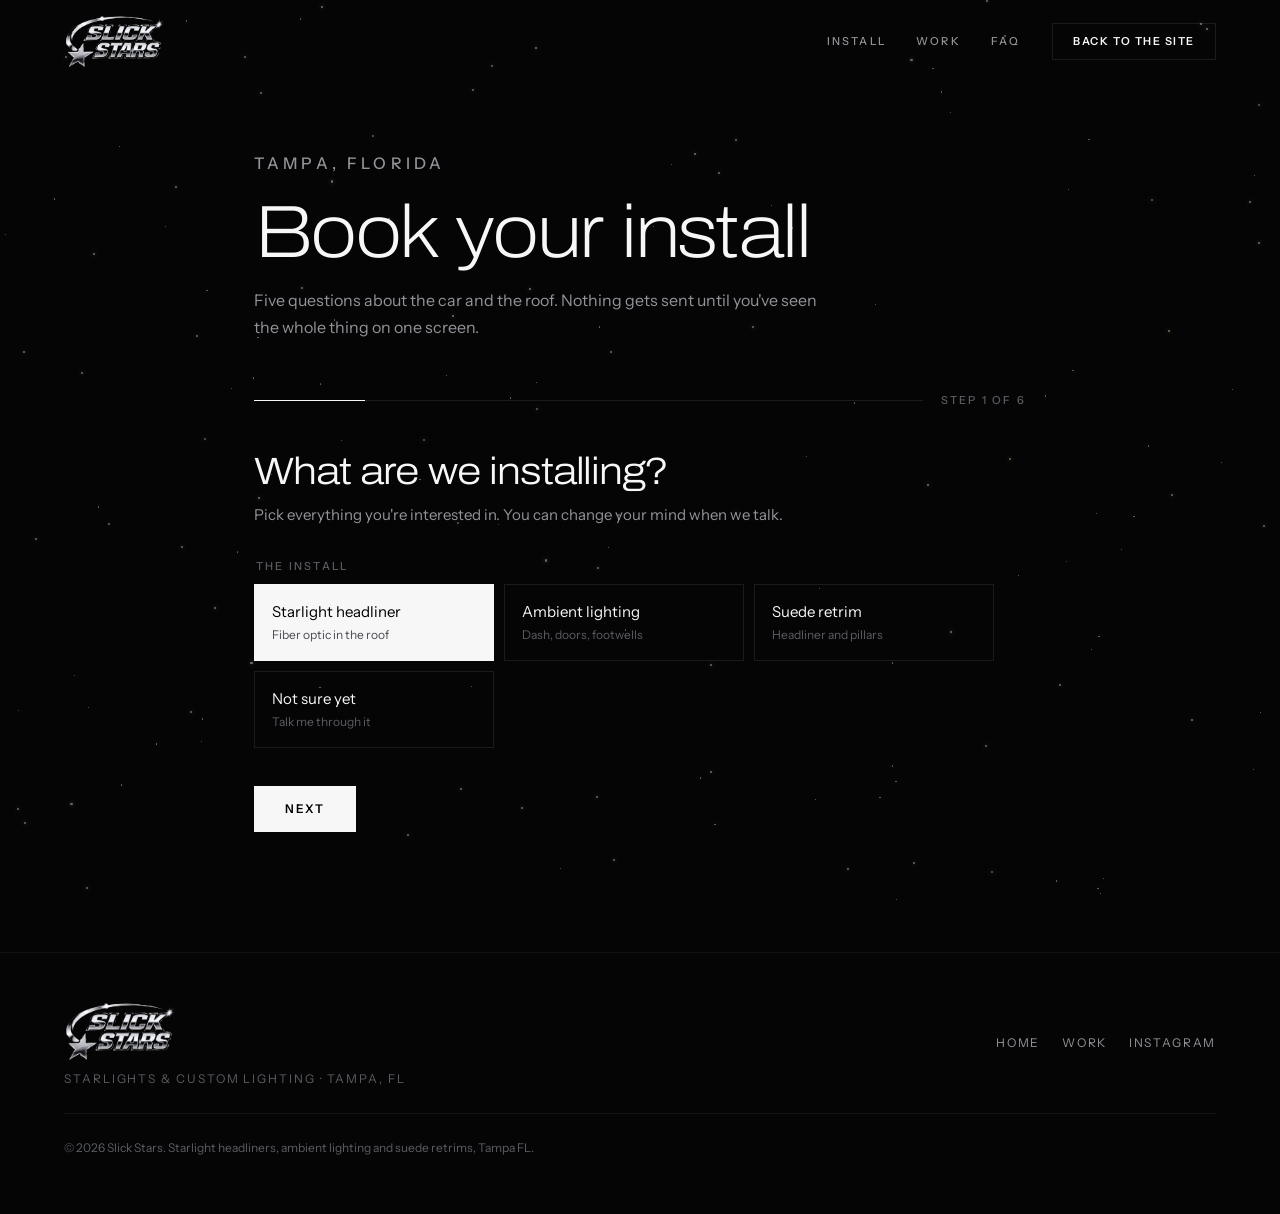
==== book.html @ 1e7f5e3d "Marketing site for Slick Stars, Tampa FL Static site, no build step. Starlight headliners, ambient i" ====
<!doctype html>
<html lang="en">
<head>
<meta charset="utf-8">
<meta name="viewport" content="width=device-width, initial-scale=1">
<title>Book your install — Slick Stars, Tampa FL</title>
<meta name="description" content="Tell Slick Stars what you're driving and what you want lit. Five questions, then a real number back — usually the same day.">
<meta name="theme-color" content="#000000">
<link rel="icon" href="images/favicon.svg" type="image/svg+xml">
<meta name="robots" content="noindex">
<link rel="preconnect" href="https://fonts.googleapis.com">
<link rel="preconnect" href="https://fonts.gstatic.com" crossorigin>
<link rel="stylesheet" href="https://fonts.googleapis.com/css2?family=Archivo:wdth,wght@62..125,100..900&family=Instrument+Sans:wght@400;500;600&display=swap">
<link rel="stylesheet" href="styles.css">
</head>
<body>

<div class="sky sky--page" id="pageSky" aria-hidden="true"></div>

<a class="skip" href="#wiz">Skip to the form</a>

<header class="nav" id="nav" data-stuck="true">
  <a class="brand" href="index.html" aria-label="Slick Stars, home">
    <img src="images/logo.png" alt="Slick Stars" width="144" height="78">
  </a>
  <nav class="nav__links" aria-label="Sections">
    <a href="index.html#install">Install</a>
    <a href="index.html#work">Work</a>
    <a href="index.html#faq">FAQ</a>
  </nav>
  <a class="btn btn--sm btn--ghost" href="index.html">Back to the site</a>
</header>

<main>

<header class="bookhead">
  <p class="eyebrow">Tampa, Florida</p>
  <h1>Book your install</h1>
  <p>Five questions about the car and the roof. Nothing gets sent until you've seen the whole thing on one screen.</p>
</header>

<section class="wiz" id="wiz">

  <div class="wiz__bar">
    <span class="wiz__track"><span class="wiz__fill" id="wizFill"></span></span>
    <span class="wiz__count" id="wizCount">Step 1 of 6</span>
  </div>

  <form id="bookForm" novalidate>

    <!-- 01 ─ what -->
    <section class="step">
      <h2>What are we installing?</h2>
      <p class="step__sub">Pick everything you're interested in. You can change your mind when we talk.</p>

      <fieldset class="field">
        <legend>The install</legend>
        <div class="opts">
          <label class="opt"><input type="checkbox" name="service" value="Starlight headliner" checked><span>Starlight headliner<small>Fiber optic in the roof</small></span></label>
          <label class="opt"><input type="checkbox" name="service" value="Ambient lighting"><span>Ambient lighting<small>Dash, doors, footwells</small></span></label>
          <label class="opt"><input type="checkbox" name="service" value="Suede retrim"><span>Suede retrim<small>Headliner and pillars</small></span></label>
          <label class="opt"><input type="checkbox" name="service" value="Not sure yet"><span>Not sure yet<small>Talk me through it</small></span></label>
        </div>
      </fieldset>
    </section>

    <!-- 02 ─ the car -->
    <section class="step">
      <h2>The car</h2>
      <p class="step__sub">The roof decides most of the job, so this is the part that matters.</p>

      <div class="field">
        <label for="year">Year, make and model</label>
        <div class="grid2">
          <input type="text" id="year" inputmode="numeric" placeholder="2023" autocomplete="off">
          <input type="text" id="make" placeholder="Tesla" autocomplete="off">
          <input type="text" id="model" placeholder="Model Y" autocomplete="off">
        </div>
      </div>

      <fieldset class="field">
        <legend>What's above your head</legend>
        <div class="opts">
          <label class="opt"><input type="radio" name="roof" value="Solid roof" checked><span>Solid roof</span></label>
          <label class="opt"><input type="radio" name="roof" value="Sunroof"><span>Sunroof</span></label>
          <label class="opt"><input type="radio" name="roof" value="Panoramic or glass"><span>Panoramic / glass</span></label>
        </div>
      </fieldset>

      <fieldset class="field">
        <legend>Headliner color right now</legend>
        <div class="opts">
          <label class="opt"><input type="radio" name="liner" value="Black" checked><span>Black</span></label>
          <label class="opt"><input type="radio" name="liner" value="Gray or beige"><span>Gray or beige</span></label>
          <label class="opt"><input type="radio" name="liner" value="Already suede"><span>Already suede</span></label>
        </div>
        <p class="hint">Light headliners wash the stars out. If yours is gray, ask us about the suede retrim.</p>
      </fieldset>
    </section>

    <!-- 03 ─ the ceiling -->
    <section class="step">
      <h2>The ceiling</h2>
      <p class="step__sub">Roughly how busy you want it. We'll give you the real point count once we've seen the roof.</p>

      <fieldset class="field">
        <legend>How full</legend>
        <div class="opts">
          <label class="opt"><input type="radio" name="density" value="Light scatter"><span>Light scatter<small>Subtle, factory-looking</small></span></label>
          <label class="opt"><input type="radio" name="density" value="Full ceiling" checked><span>Full ceiling<small>What most people want</small></span></label>
          <label class="opt"><input type="radio" name="density" value="Packed"><span>Packed<small>As many as the roof takes</small></span></label>
        </div>
      </fieldset>

      <fieldset class="field">
        <legend>Color</legend>
        <div class="opts">
          <label class="opt"><input type="radio" name="color" value="White only"><span>White only</span></label>
          <label class="opt"><input type="radio" name="color" value="Color change" checked><span>Color change</span></label>
          <label class="opt"><input type="radio" name="color" value="Match my ambient"><span>Match my ambient</span></label>
        </div>
      </fieldset>

      <fieldset class="field">
        <legend>Extras</legend>
        <div class="opts">
          <label class="opt"><input type="checkbox" name="extra" value="Shooting stars"><span>Shooting stars</span></label>
          <label class="opt"><input type="checkbox" name="extra" value="Twinkle"><span>Twinkle</span></label>
          <label class="opt"><input type="checkbox" name="extra" value="Rear row too"><span>Rear row too</span></label>
          <label class="opt"><input type="checkbox" name="extra" value="Visors and pillars"><span>Visors &amp; pillars</span></label>
        </div>
      </fieldset>
    </section>

    <!-- 04 ─ timing -->
    <section class="step">
      <h2>When can we have it?</h2>
      <p class="step__sub">Most headliners are a day. Add ambient or a retrim and it's usually two.</p>

      <div class="field" style="max-width:280px">
        <label for="date">Earliest you can drop it</label>
        <input type="date" id="date">
      </div>

      <fieldset class="field">
        <legend>How tight is that</legend>
        <div class="opts">
          <label class="opt"><input type="radio" name="flex" value="That week is fine" checked><span>That week is fine</span></label>
          <label class="opt"><input type="radio" name="flex" value="Totally flexible"><span>Totally flexible</span></label>
          <label class="opt"><input type="radio" name="flex" value="Has to be that day"><span>Has to be that day</span></label>
        </div>
      </fieldset>
    </section>

    <!-- 05 ─ you -->
    <section class="step">
      <h2>How do we reach you?</h2>
      <p class="step__sub">A number or an Instagram handle — whichever you actually check.</p>

      <div class="field" style="max-width:420px">
        <label for="name">Your name</label>
        <input type="text" id="name" autocomplete="name" placeholder="First name is fine">
      </div>

      <div class="field">
        <div class="grid2">
          <div>
            <label for="phone">Phone</label>
            <input type="tel" id="phone" autocomplete="tel" placeholder="(813) 555-0142">
          </div>
          <div>
            <label for="ig">Instagram</label>
            <input type="text" id="ig" placeholder="@yourhandle" autocomplete="off">
          </div>
          <div>
            <label for="email">Email <span style="text-transform:none;letter-spacing:0">(optional)</span></label>
            <input type="email" id="email" autocomplete="email" placeholder="you@email.com">
          </div>
        </div>
      </div>

      <fieldset class="field">
        <legend>How did you find us</legend>
        <div class="opts">
          <label class="opt"><input type="radio" name="found" value="Instagram" checked><span>Instagram</span></label>
          <label class="opt"><input type="radio" name="found" value="Google"><span>Google</span></label>
          <label class="opt"><input type="radio" name="found" value="Word of mouth"><span>Word of mouth</span></label>
          <label class="opt"><input type="radio" name="found" value="Saw a car"><span>Saw a car</span></label>
        </div>
      </fieldset>

      <div class="field">
        <label for="notes">Anything else</label>
        <textarea id="notes" placeholder="A color you're chasing, a car you saw on the page, a deadline — anything."></textarea>
      </div>

      <div class="hp" aria-hidden="true">
        <label for="website">Leave this empty</label>
        <input type="text" id="website" tabindex="-1" autocomplete="off">
      </div>
    </section>

    <!-- 06 ─ review -->
    <section class="step">
      <h2>Check it over</h2>
      <p class="step__sub">This is exactly what gets sent. Fix anything that's off before it goes.</p>
      <dl class="review" id="reviewOut"></dl>
    </section>

    <div class="wiz__nav">
      <button class="btn btn--ghost" type="button" id="wizBack" hidden>Back</button>
      <button class="btn" type="button" id="wizNext">Next</button>
      <button class="btn" type="submit" id="wizSend" hidden>Send it</button>
      <p class="status" id="status" role="status" aria-live="polite"></p>
    </div>

  </form>

  <section class="done" id="done" hidden>
    <div class="sky" id="doneSky" aria-hidden="true"></div>
    <div class="done__in">
      <h2>That's with us</h2>
      <p>We'll come back with a real number and a day that works. If the DM didn't open, we're at <a href="https://www.instagram.com/slickstars_/" target="_blank" rel="noopener">@slickstars_</a>.</p>
      <a class="btn btn--ghost" href="index.html">Back to the work</a>
    </div>
  </section>

</section>

</main>

<footer class="foot">
  <div class="foot__brand">
    <img src="images/logo.png" alt="Slick Stars" width="144" height="78" loading="lazy">
    <span>Starlights &amp; custom lighting &middot; Tampa, FL</span>
  </div>
  <nav class="foot__links" aria-label="Footer">
    <a href="index.html">Home</a>
    <a href="index.html#work">Work</a>
    <a href="https://www.instagram.com/slickstars_/" target="_blank" rel="noopener">Instagram</a>
  </nav>
  <p class="foot__fine">&copy; <span id="yr">2026</span> Slick Stars. Starlight headliners, ambient lighting and suede retrims, Tampa FL.</p>
</footer>

<script src="app.js"></script>
</body>
</html>
---- styles.css ----
/* Slick Stars — black, chrome and white. The cars bring the color; nothing else does. */

/* ── tokens ──────────────────────────────────────────────── */
:root{
  --bg:#050505;
  --panel:#0B0B0C;
  --line:rgba(255,255,255,.09);
  --line-soft:rgba(255,255,255,.055);

  --ink:#F7F7F8;
  --mute:#93949A;
  --dim:#5B5D64;

  --star:#E4ECFF;
  --glow:rgba(190,214,255,.45);

  --display:"Archivo",ui-sans-serif,system-ui,sans-serif;
  --body:"Instrument Sans",ui-sans-serif,system-ui,sans-serif;
  --wide-face:116%;                 /* Archivo's wdth axis — expanded reads calmer at size */

  --gut:clamp(20px,5vw,80px);
  --wide:1280px;
  --read:660px;

  --ease:cubic-bezier(.22,.68,.28,1);
}

*,*::before,*::after{box-sizing:border-box}
html{-webkit-text-size-adjust:100%;scroll-behavior:smooth}
@media (prefers-reduced-motion:reduce){html{scroll-behavior:auto}}

body{
  margin:0;
  background:var(--bg);
  color:var(--ink);
  font:400 16px/1.7 var(--body);
  -webkit-font-smoothing:antialiased;
  overflow-x:hidden;
}

img,video{display:block;max-width:100%;height:auto}
[hidden]{display:none !important}
a{color:inherit}

::selection{background:var(--ink);color:#000}
:focus-visible{outline:1.5px solid var(--ink);outline-offset:3px;border-radius:1px}

.skip{
  position:fixed;left:12px;top:-100px;z-index:99;
  background:var(--ink);color:#000;padding:10px 16px;
  font:600 13px var(--body);transition:top .18s var(--ease);
}
.skip:focus{top:12px}

/* ── shared ──────────────────────────────────────────────── */
.eyebrow{
  font:500 11px/1 var(--body);letter-spacing:.26em;text-transform:uppercase;
  color:var(--dim);margin:0;
}

/* ── buttons ─────────────────────────────────────────────── */
.btn{
  display:inline-flex;align-items:center;justify-content:center;gap:10px;
  padding:16px 30px;
  background:var(--ink);color:#000;
  font:600 12px/1 var(--body);letter-spacing:.14em;text-transform:uppercase;
  text-decoration:none;border:1px solid var(--ink);
  cursor:pointer;
  transition:background-color .25s var(--ease),color .25s var(--ease),transform .25s var(--ease);
}
.btn:hover{background:transparent;color:var(--ink);transform:translateY(-1px)}
.btn:active{transform:translateY(0)}
.btn--ghost{background:transparent;color:var(--ink);border-color:var(--line)}
.btn--ghost:hover{background:var(--ink);color:#000;border-color:var(--ink)}
.btn--sm{padding:12px 20px;font-size:11px}

.tlink{
  display:inline-block;position:relative;
  font:500 12px/1 var(--body);letter-spacing:.14em;text-transform:uppercase;
  color:var(--mute);text-decoration:none;padding-bottom:5px;
  transition:color .22s var(--ease);
}
.tlink::after{
  content:"";position:absolute;left:0;right:0;bottom:0;height:1px;background:currentColor;
  transform:scaleX(0);transform-origin:left;transition:transform .3s var(--ease);
}
.tlink:hover{color:var(--ink)}
.tlink:hover::after{transform:scaleX(1)}

/* ── star field ──────────────────────────────────────────── */
.sky{position:absolute;inset:0;overflow:hidden;pointer-events:none;z-index:0}
/* fixed, so it sits behind the whole page like a sky you're driving under
   rather than a texture that scrolls past */
.sky--page{position:fixed}
.sky i{
  position:absolute;display:block;
  width:var(--s,2px);height:var(--s,2px);border-radius:50%;
  background:var(--c,#E4ECFF);
  box-shadow:0 0 5px 0 var(--c,#E4ECFF);
  opacity:.42;
  animation:twinkle var(--t,4.6s) var(--d,0s) infinite ease-in-out;
}
@keyframes twinkle{0%,100%{opacity:.06;transform:scale(.6)}50%{opacity:var(--o,.62);transform:scale(1)}}
@media (prefers-reduced-motion:reduce){.sky i{animation:none;opacity:.34}}

/* ── nav ─────────────────────────────────────────────────── */
.nav{
  position:fixed;inset:0 0 auto;z-index:50;
  display:flex;align-items:center;gap:32px;
  padding:14px var(--gut);
  border-bottom:1px solid transparent;
  transition:background-color .35s var(--ease),border-color .35s var(--ease),backdrop-filter .35s var(--ease);
}
.nav[data-stuck="true"]{
  background:rgba(5,5,5,.8);
  backdrop-filter:blur(16px) saturate(130%);
  border-bottom-color:var(--line-soft);
}
.brand{display:flex;align-items:center;text-decoration:none;margin-right:auto}
.brand img{height:54px;width:auto;display:block}
@media (max-width:520px){.brand img{height:42px}}

.nav__links{display:flex;gap:30px}
.nav__links a{
  font:500 11px/1 var(--body);letter-spacing:.2em;text-transform:uppercase;
  color:var(--mute);text-decoration:none;padding:6px 0;position:relative;
  transition:color .22s var(--ease);
}
.nav__links a::after{
  content:"";position:absolute;left:0;right:0;bottom:0;height:1px;background:var(--ink);
  transform:scaleX(0);transform-origin:left;transition:transform .28s var(--ease);
}
.nav__links a:hover{color:var(--ink)}
.nav__links a:hover::after{transform:scaleX(1)}
@media (max-width:880px){.nav__links{display:none}}

/* ── hero ────────────────────────────────────────────────── */
.hero{
  position:relative;z-index:1;min-height:100svh;
  display:flex;align-items:flex-end;
  padding:136px var(--gut) clamp(56px,9vh,104px);
  overflow:hidden;
}
.hero__video{
  position:absolute;inset:0;width:100%;height:100%;
  object-fit:cover;object-position:50% 50%;z-index:0;
}
.hero__scrim{
  position:absolute;inset:0;z-index:1;
  background:
    linear-gradient(to top,rgba(5,5,5,.96) 0%,rgba(5,5,5,.78) 26%,rgba(5,5,5,.24) 62%,rgba(5,5,5,.55) 100%),
    linear-gradient(to right,rgba(5,5,5,.72) 0%,rgba(5,5,5,.26) 46%,transparent 76%);
}
.hero__inner{position:relative;z-index:2;width:100%;max-width:var(--wide);margin-inline:auto}

.hero__top{
  position:absolute;z-index:2;
  top:calc(76px + clamp(20px,4vh,44px));left:0;right:0;
  padding-inline:var(--gut);pointer-events:none;
}
.hero__top div{max-width:var(--wide);margin-inline:auto}
.hero__top .eyebrow{margin-bottom:12px}
.hero__top hr{width:52px;height:1px;border:0;margin:0;background:rgba(255,255,255,.26)}
@media (max-width:640px){.hero__top{display:none}}

.hero__mark{
  margin:0 0 26px;max-width:14ch;
  font:200 clamp(46px,8.4vw,116px)/.98 var(--display);
  font-stretch:var(--wide-face);
  letter-spacing:-.035em;
}

.hero__row{display:flex;flex-wrap:wrap;align-items:flex-end;gap:clamp(24px,5vw,72px)}
.hero__copy{flex:1 1 400px;max-width:var(--read)}
.hero__copy .eyebrow{margin-bottom:14px}
.hero__sub{
  margin:0;font-size:clamp(15px,1.5vw,18px);line-height:1.65;color:#C2C4C9;max-width:48ch;
}
.hero__cta{display:flex;flex-wrap:wrap;gap:18px;align-items:center;flex:0 0 auto}
@media (max-width:640px){
  .hero__cta{width:100%;flex-direction:column;align-items:flex-start;gap:20px}
  .hero__cta .btn{width:100%}
}

/* ── meta bar ────────────────────────────────────────────── */
.meta{position:relative;z-index:1;display:grid;grid-template-columns:repeat(3,1fr);border-bottom:1px solid var(--line-soft)}
.meta__cell{padding:26px var(--gut);border-left:1px solid var(--line-soft)}
.meta__cell:first-child{border-left:0}
.meta__cell b{display:block;font:500 14px/1.4 var(--body);letter-spacing:.01em}
.meta__cell span{display:block;margin-top:4px;font:400 13px/1.5 var(--body);color:var(--dim)}
.meta__cell a{text-decoration:none}
.meta__cell a:hover b{text-decoration:underline;text-underline-offset:3px}
@media (max-width:760px){
  .meta{grid-template-columns:1fr}
  .meta__cell{border-left:0;border-top:1px solid var(--line-soft);padding:18px var(--gut)}
  .meta__cell:first-child{border-top:0}
}

/* ── section shell ───────────────────────────────────────── */
.sec{position:relative;z-index:1;padding:clamp(80px,12vh,160px) var(--gut);scroll-margin-top:78px}
.sec + .sec{border-top:1px solid var(--line-soft)}
.sec__inner{max-width:var(--wide);margin-inline:auto;position:relative;z-index:1}

.head{text-align:center;max-width:840px;margin:0 auto clamp(44px,7vh,88px)}
.head__n{
  display:block;margin-bottom:18px;
  font:500 11px/1 var(--body);letter-spacing:.3em;text-transform:uppercase;color:var(--dim);
}
.head h2{
  margin:0;
  font:200 clamp(32px,4.6vw,60px)/1.06 var(--display);
  font-stretch:var(--wide-face);
  letter-spacing:-.032em;
}
.head p{margin:18px auto 0;max-width:50ch;color:var(--mute);font-size:15px;line-height:1.7}

[data-reveal]{opacity:0;transform:translateY(20px);transition:opacity .8s var(--ease),transform .8s var(--ease)}
[data-reveal].is-in{opacity:1;transform:none}
@media (prefers-reduced-motion:reduce){[data-reveal]{opacity:1;transform:none;transition:none}}

/* ── services: three portrait cards ──────────────────────── */
.cards{display:grid;grid-template-columns:repeat(3,1fr);gap:clamp(16px,2.6vw,40px)}
@media (max-width:860px){.cards{grid-template-columns:1fr;gap:52px;max-width:460px;margin-inline:auto}}

.card__media{
  position:relative;overflow:hidden;
  aspect-ratio:3/4;background:var(--panel);border:1px solid var(--line-soft);
}
.card__media img{
  width:100%;height:100%;object-fit:cover;
  filter:saturate(.92);
  transition:transform 1s var(--ease),filter .6s var(--ease);
}
.card:hover .card__media img{transform:scale(1.035);filter:saturate(1)}
.card__media::after{
  content:"";position:absolute;inset:0;pointer-events:none;
  background:linear-gradient(to bottom,rgba(0,0,0,.34),rgba(0,0,0,.06) 42%,rgba(0,0,0,.42));
}
.card__media--ph{display:grid;place-items:center;background:var(--panel)}
.card__media--ph::before{
  content:"";position:absolute;inset:12px;
  border:1px dashed rgba(255,255,255,.13);
}
.card__media--ph::after{display:none}          /* no vignette over a flat panel */
.ph{
  position:relative;z-index:1;
  font:500 11px/1 var(--body);letter-spacing:.32em;text-transform:uppercase;color:var(--dim);
}

.card__i{
  position:absolute;top:14px;left:14px;z-index:2;
  font:500 11px/1 var(--body);letter-spacing:.24em;color:rgba(255,255,255,.72);
  text-shadow:0 1px 8px rgba(0,0,0,.9);
}
.card h3{
  margin:22px 0 10px;
  font:300 clamp(20px,2.2vw,26px)/1.2 var(--display);
  font-stretch:var(--wide-face);
  letter-spacing:-.025em;
}
.card p{margin:0 0 16px;color:var(--mute);font-size:15px;line-height:1.72}
.card p:last-of-type{margin-bottom:18px}

.spec{list-style:none;margin:0;padding:0;border-top:1px solid var(--line-soft)}
.spec li{
  padding:9px 0;border-bottom:1px solid var(--line-soft);
  font:400 12px/1.4 var(--body);letter-spacing:.06em;text-transform:uppercase;color:var(--dim);
}

/* ── process: an editorial list, not boxes ───────────────── */
.flow{list-style:none;margin:0;padding:0;border-top:1px solid var(--line-soft)}
.flow li{
  display:grid;grid-template-columns:96px minmax(0,1fr) minmax(0,1.35fr);
  gap:clamp(16px,3vw,48px);
  padding:clamp(26px,3.4vw,42px) 0;
  border-bottom:1px solid var(--line-soft);
  align-items:start;
  transition:background-color .35s var(--ease);
}
.flow li:hover{background:rgba(255,255,255,.018)}
.flow__n{
  font:200 clamp(30px,3.6vw,46px)/1 var(--display);
  font-stretch:var(--wide-face);
  letter-spacing:-.03em;color:var(--dim);
  transition:color .35s var(--ease);
}
.flow li:hover .flow__n{color:var(--ink)}
.flow h3{
  margin:0;
  font:400 clamp(17px,1.9vw,21px)/1.32 var(--display);
  font-stretch:var(--wide-face);
  letter-spacing:-.02em;
}
.flow p{margin:0;color:var(--mute);font-size:15px;line-height:1.74}
@media (max-width:820px){
  .flow li{grid-template-columns:60px 1fr;gap:14px 20px}
  .flow p{grid-column:2}
}

/* ── work: a grid of builds over a star field ────────────── */
.work{
  display:grid;grid-template-columns:repeat(4,1fr);
  gap:clamp(10px,1.2vw,16px);
}
@media (max-width:1080px){.work{grid-template-columns:repeat(3,1fr)}}
@media (max-width:680px){.work{grid-template-columns:repeat(2,1fr)}}

.tile{
  position:relative;margin:0;aspect-ratio:9/16;
  border:1px solid var(--line-soft);overflow:hidden;
  background:var(--panel);cursor:pointer;
  transition:border-color .35s var(--ease),transform .4s var(--ease);
}
.tile:hover,.tile:focus-within{border-color:rgba(255,255,255,.26);transform:translateY(-3px)}
.tile video,.tile img{position:absolute;inset:0;width:100%;height:100%;object-fit:cover}
.tile video{opacity:0;transition:opacity .4s var(--ease)}
.tile[data-playing="true"] video{opacity:1}
.tile img{filter:saturate(.94);transition:transform .9s var(--ease)}
.tile:hover img{transform:scale(1.04)}

.tile__btn{
  position:absolute;inset:0;z-index:3;
  border:0;background:transparent;padding:0;cursor:pointer;
  font-size:0;color:transparent;
}
.tile__cap{
  position:absolute;inset:auto 0 0 0;z-index:2;
  padding:44px 14px 14px;
  background:linear-gradient(to top,rgba(0,0,0,.94),rgba(0,0,0,.5) 48%,transparent);
  pointer-events:none;
}
.tile__cap b{display:block;font:500 13px/1.3 var(--body);letter-spacing:-.005em}
.tile__cap span{
  display:block;margin-top:3px;
  font:400 10px/1.45 var(--body);letter-spacing:.16em;text-transform:uppercase;color:#9EA0A6;
}
/* the chip only means anything where there's a pointer to hover with */
.tile__chip{
  position:absolute;top:11px;right:11px;z-index:2;
  padding:6px 12px;
  background:var(--ink);color:#000;
  font:600 10px/1 var(--body);letter-spacing:.14em;text-transform:uppercase;
  pointer-events:none;
  opacity:0;translate:0 -6px;
  transition:opacity .25s var(--ease),translate .25s var(--ease);
}
@media (hover:hover) and (pointer:fine){
  .tile:hover .tile__chip{opacity:1;translate:0}
}
.tile:focus-within .tile__chip{opacity:1;translate:0}

.note{margin:30px 0 0;text-align:center;font-size:14px;color:var(--dim)}
.note a{color:var(--mute);text-underline-offset:3px}
.note a:hover{color:var(--ink)}

/* ── lightbox ────────────────────────────────────────────── */
.lb{border:0;padding:0;background:transparent;max-width:100vw;max-height:100vh;width:100%;height:100%;color:var(--ink)}
.lb::backdrop{background:rgba(3,3,3,.95);backdrop-filter:blur(10px)}
.lb__in{height:100%;display:grid;place-items:center;padding:60px 16px 26px}
.lb__in video{max-height:100%;max-width:min(100%,440px);width:auto;border:1px solid var(--line);background:#000}
.lb__close{
  position:absolute;top:16px;right:16px;width:42px;height:42px;
  background:transparent;border:1px solid var(--line);color:var(--ink);
  font-size:18px;line-height:1;cursor:pointer;
  transition:background-color .22s var(--ease),color .22s var(--ease),transform .3s var(--ease);
}
.lb__close:hover{background:var(--ink);color:#000;transform:rotate(90deg)}
.lb__cap{
  position:absolute;left:0;right:0;bottom:16px;text-align:center;margin:0;
  font:400 11px/1.5 var(--body);letter-spacing:.16em;text-transform:uppercase;color:var(--mute);
}

/* ── faq ─────────────────────────────────────────────────── */
.faqwrap{
  display:grid;grid-template-columns:minmax(0,.82fr) minmax(0,1.5fr);
  gap:clamp(28px,6vw,96px);align-items:start;
}
.faqwrap .head{text-align:left;max-width:none;margin:0;position:sticky;top:132px}
.faqwrap .head p{margin-inline:0}
@media (max-width:900px){
  .faqwrap{grid-template-columns:1fr;gap:8px}
  .faqwrap .head{position:static;text-align:center;margin-bottom:clamp(32px,5vh,56px)}
  .faqwrap .head p{margin-inline:auto}
}

.faq{border-top:1px solid var(--line-soft)}
.faq details{border-bottom:1px solid var(--line-soft)}
.faq summary{
  list-style:none;cursor:pointer;position:relative;
  padding:24px 48px 24px 0;
  font:400 clamp(16px,1.8vw,19px)/1.45 var(--display);
  font-stretch:var(--wide-face);
  letter-spacing:-.02em;
  transition:color .22s var(--ease);
}
.faq summary::-webkit-details-marker{display:none}
.faq summary:hover{color:#fff}
.faq summary::before,.faq summary::after{
  content:"";position:absolute;right:6px;top:50%;
  width:13px;height:1px;background:var(--mute);
  transition:transform .3s var(--ease),background-color .22s var(--ease);
}
.faq summary::after{transform:rotate(90deg)}
.faq details[open] summary::before,.faq details[open] summary::after{background:var(--ink)}
.faq details[open] summary::after{transform:rotate(0)}
.faq p{margin:0;padding:0 48px 26px 0;color:var(--mute);font-size:15px;line-height:1.78;max-width:62ch}

/* ── closer ──────────────────────────────────────────────── */
.closer{
  position:relative;z-index:1;text-align:center;
  padding:clamp(100px,17vh,200px) var(--gut);
  border-top:1px solid var(--line-soft);
}
.closer__in{position:relative;z-index:1;max-width:760px;margin-inline:auto}
.closer h2{
  margin:0 0 20px;
  font:200 clamp(36px,6.2vw,80px)/1.02 var(--display);
  font-stretch:var(--wide-face);
  letter-spacing:-.035em;
}
.closer p{margin:0 auto 34px;max-width:44ch;color:var(--mute);font-size:16px;line-height:1.7}

/* ── footer ──────────────────────────────────────────────── */
.foot{
  position:relative;z-index:1;
  padding:48px var(--gut) 56px;
  border-top:1px solid var(--line-soft);
  max-width:var(--wide);margin-inline:auto;
  display:grid;gap:28px;grid-template-columns:1fr auto;align-items:center;
}
.foot__brand{display:flex;flex-direction:column;align-items:flex-start;gap:12px}
.foot__brand img{height:60px;width:auto}
.foot__brand span{font:400 12px/1 var(--body);letter-spacing:.16em;text-transform:uppercase;color:var(--dim)}
.foot__links{display:flex;flex-wrap:wrap;gap:22px;justify-content:flex-end}
.foot__links a{
  font:400 12px/1 var(--body);letter-spacing:.14em;text-transform:uppercase;
  color:var(--mute);text-decoration:none;transition:color .22s var(--ease);
}
.foot__links a:hover{color:var(--ink)}
.foot__fine{
  grid-column:1/-1;margin:0;padding-top:24px;
  border-top:1px solid var(--line-soft);font-size:12px;color:var(--dim);
}
@media (max-width:720px){
  .foot{grid-template-columns:1fr;align-items:start}
  .foot__links{justify-content:flex-start}
}

/* ══ booking page ═════════════════════════════════════════ */
.bookhead{position:relative;z-index:1;padding:150px var(--gut) 0;max-width:900px;margin-inline:auto}
.bookhead h1{
  margin:18px 0 16px;
  font:200 clamp(38px,6.2vw,74px)/1.02 var(--display);
  font-stretch:var(--wide-face);
  letter-spacing:-.035em;
}
.bookhead p{margin:0;max-width:52ch;color:var(--mute);font-size:16px;line-height:1.7}

.wiz{position:relative;z-index:1;padding:clamp(38px,6vh,68px) var(--gut) 120px;max-width:900px;margin-inline:auto}
.wiz__bar{display:flex;align-items:center;gap:18px;margin-bottom:clamp(32px,5vh,52px)}
.wiz__track{flex:1;height:1px;background:var(--line);overflow:hidden}
.wiz__fill{display:block;height:100%;width:16%;background:var(--ink);transition:width .5s var(--ease)}
.wiz__count{flex:0 0 auto;font:500 11px/1 var(--body);letter-spacing:.2em;text-transform:uppercase;color:var(--dim)}

.step{display:none}
.is-quiz .step.is-on{display:block;animation:stepin .5s var(--ease) both}
@keyframes stepin{from{opacity:0;transform:translateY(12px)}to{opacity:1;transform:none}}
@media (prefers-reduced-motion:reduce){.is-quiz .step.is-on{animation:none}}
form:not(.is-quiz) .step{display:block;margin-bottom:48px}

.step > h2{
  margin:0 0 8px;outline:none;
  font:300 clamp(25px,3.4vw,38px)/1.12 var(--display);
  font-stretch:var(--wide-face);
  letter-spacing:-.03em;
}
.step__sub{margin:0 0 34px;color:var(--mute);font-size:15px;max-width:56ch}

.field{margin-bottom:30px;max-width:740px}
.field > legend,.field > label{
  display:block;margin-bottom:12px;
  font:500 11px/1 var(--body);letter-spacing:.2em;text-transform:uppercase;color:var(--dim);
}
fieldset.field{border:0;padding:0;margin-inline:0}

input[type=text],input[type=tel],input[type=email],input[type=date],textarea{
  width:100%;background:transparent;
  border:0;border-bottom:1px solid var(--line);
  color:var(--ink);font:400 16px/1.5 var(--body);padding:11px 2px;
  transition:border-color .22s var(--ease);
}
input::placeholder,textarea::placeholder{color:#4A4C52}
input:hover,textarea:hover{border-bottom-color:rgba(255,255,255,.24)}
input:focus,textarea:focus{outline:none;border-bottom-color:var(--ink)}
textarea{resize:vertical;min-height:96px;border:1px solid var(--line);padding:13px 14px}

.grid2{display:grid;grid-template-columns:repeat(3,1fr);gap:20px}
@media (max-width:640px){.grid2{grid-template-columns:1fr}}

.opts{display:grid;grid-template-columns:repeat(auto-fit,minmax(184px,1fr));gap:10px}
.opt{position:relative;display:block;cursor:pointer}
.opt input{position:absolute;opacity:0;width:0;height:0}
.opt span{
  display:block;padding:16px 17px;border:1px solid var(--line);background:transparent;
  font:400 15px/1.4 var(--body);
  transition:border-color .22s var(--ease),background-color .22s var(--ease),color .22s var(--ease);
}
.opt small{display:block;margin-top:5px;color:var(--dim);font-size:12px;letter-spacing:0}
.opt:hover span{border-color:rgba(255,255,255,.28)}
.opt input:focus-visible + span{outline:1.5px solid var(--ink);outline-offset:2px}
.opt input:checked + span{border-color:var(--ink);background:var(--ink);color:#000}
.opt input:checked + span small{color:#4A4C52}

.hint{margin:10px 0 0;font-size:13px;color:var(--dim)}

.review{border-top:1px solid var(--line-soft);margin:0 0 30px;max-width:740px}
.review__row{
  display:grid;grid-template-columns:136px 1fr auto;gap:16px;align-items:baseline;
  padding:15px 0;border-bottom:1px solid var(--line-soft);
}
.review__row dt{font:500 11px/1.4 var(--body);letter-spacing:.18em;text-transform:uppercase;color:var(--dim)}
.review__row dd{margin:0;font-size:15px;color:var(--ink)}
.review__edit{
  background:none;border:0;padding:0;cursor:pointer;
  font:500 11px/1 var(--body);letter-spacing:.16em;text-transform:uppercase;color:var(--mute);
  transition:color .22s var(--ease);
}
.review__edit:hover{color:var(--ink)}
@media (max-width:600px){
  .review__row{grid-template-columns:1fr auto}
  .review__row dt{grid-column:1/-1}
}

.wiz__nav{display:flex;gap:14px;align-items:center;flex-wrap:wrap;margin-top:38px}
.status{margin:0;font-size:14px;color:var(--ink)}
.status[data-err="true"]{color:#FF8A9C}
.is-sending{opacity:.6;pointer-events:none}
.hp{position:absolute;left:-9999px;width:1px;height:1px;overflow:hidden}

.done{position:relative;z-index:1;text-align:center;padding:clamp(90px,17vh,190px) var(--gut)}
.done__in{position:relative;z-index:1;max-width:640px;margin-inline:auto}
.done h2{
  margin:0 0 18px;outline:none;
  font:200 clamp(36px,6vw,70px)/1.02 var(--display);
  font-stretch:var(--wide-face);
  letter-spacing:-.035em;
}
.done p{margin:0 auto 30px;max-width:44ch;color:var(--mute);font-size:16px;line-height:1.7}
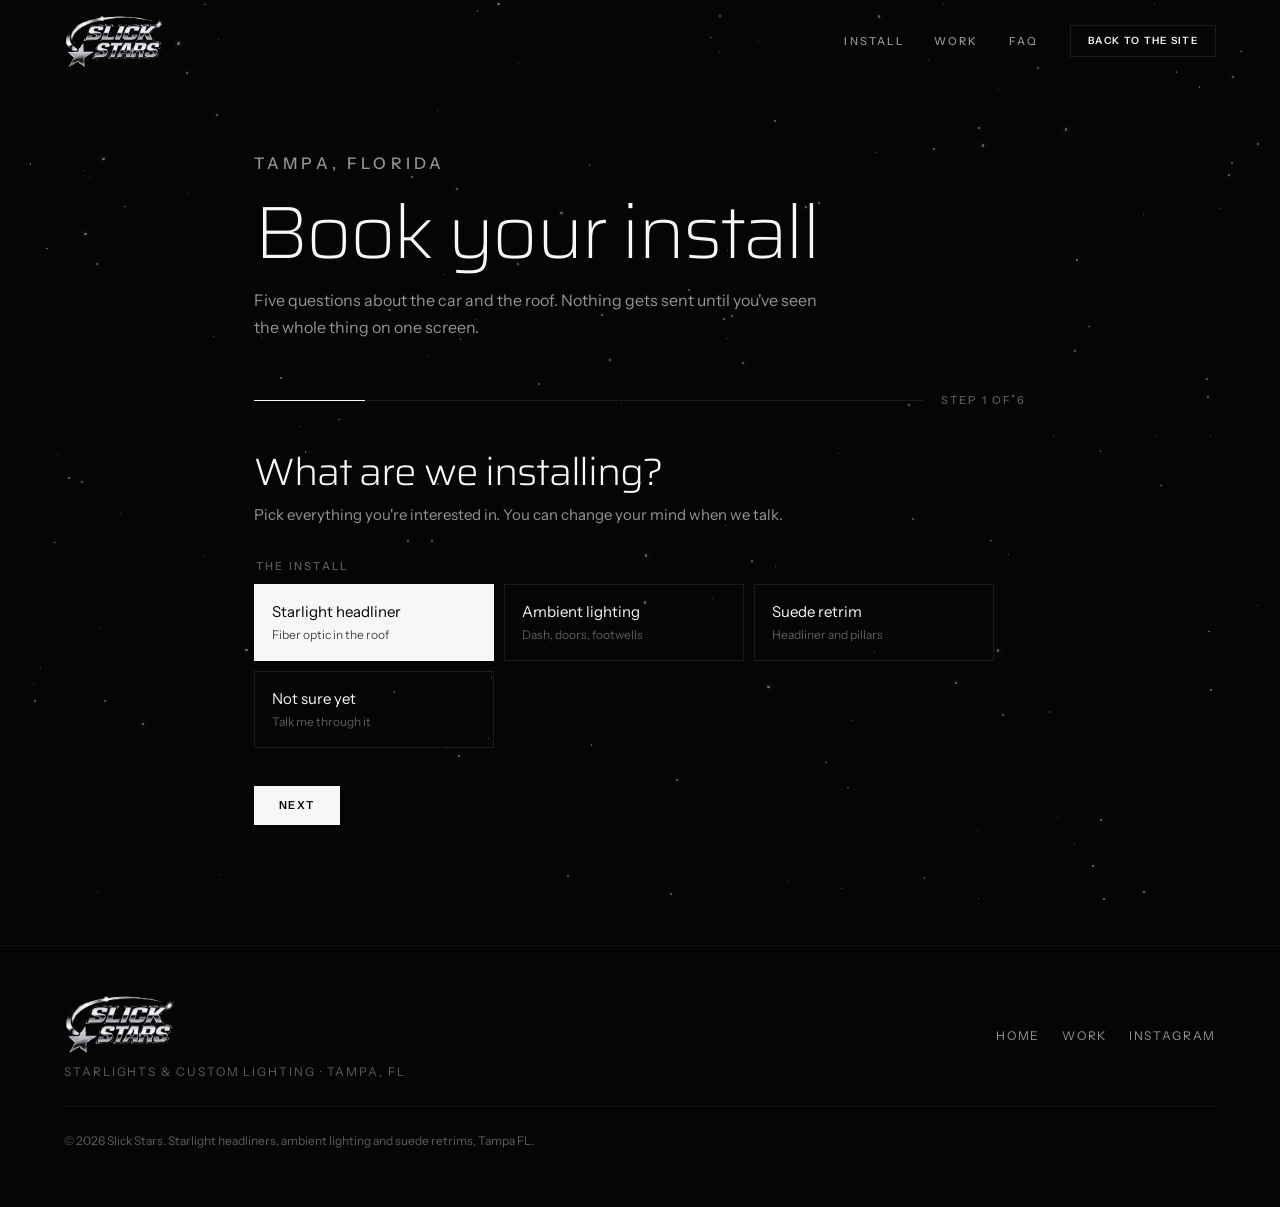
==== commit 68bf030a: "Set the type in Saira, shrink the hero, drop the meta bar Saira was picked against the logo rather t" ====
--- a/book.html
+++ b/book.html
@@ -10,7 +10,7 @@
 <meta name="robots" content="noindex">
 <link rel="preconnect" href="https://fonts.googleapis.com">
 <link rel="preconnect" href="https://fonts.gstatic.com" crossorigin>
-<link rel="stylesheet" href="https://fonts.googleapis.com/css2?family=Archivo:wdth,wght@62..125,100..900&family=Instrument+Sans:wght@400;500;600&display=swap">
+<link rel="stylesheet" href="https://fonts.googleapis.com/css2?family=Saira:ital,wdth,wght@0,50..125,100..900;1,50..125,100..900&family=Instrument+Sans:wght@400;500;600&display=swap">
 <link rel="stylesheet" href="styles.css">
 </head>
 <body>
--- a/styles.css
+++ b/styles.css
@@ -14,9 +14,9 @@
   --star:#E4ECFF;
   --glow:rgba(190,214,255,.45);
 
-  --display:"Archivo",ui-sans-serif,system-ui,sans-serif;
+  --display:"Saira",ui-sans-serif,system-ui,sans-serif;
   --body:"Instrument Sans",ui-sans-serif,system-ui,sans-serif;
-  --wide-face:116%;                 /* Archivo's wdth axis — expanded reads calmer at size */
+  --wide-face:112%;                 /* Saira's wdth axis — expanded, to sit with the badge */
 
   --gut:clamp(20px,5vw,80px);
   --wide:1280px;
@@ -61,9 +61,9 @@
 /* ── buttons ─────────────────────────────────────────────── */
 .btn{
   display:inline-flex;align-items:center;justify-content:center;gap:10px;
-  padding:16px 30px;
+  padding:13px 24px;
   background:var(--ink);color:#000;
-  font:600 12px/1 var(--body);letter-spacing:.14em;text-transform:uppercase;
+  font:600 11px/1 var(--body);letter-spacing:.13em;text-transform:uppercase;
   text-decoration:none;border:1px solid var(--ink);
   cursor:pointer;
   transition:background-color .25s var(--ease),color .25s var(--ease),transform .25s var(--ease);
@@ -72,7 +72,7 @@
 .btn:active{transform:translateY(0)}
 .btn--ghost{background:transparent;color:var(--ink);border-color:var(--line)}
 .btn--ghost:hover{background:var(--ink);color:#000;border-color:var(--ink)}
-.btn--sm{padding:12px 20px;font-size:11px}
+.btn--sm{padding:10px 17px;font-size:10px}
 
 .tlink{
   display:inline-block;position:relative;
@@ -138,7 +138,7 @@
 .hero{
   position:relative;z-index:1;min-height:100svh;
   display:flex;align-items:flex-end;
-  padding:136px var(--gut) clamp(56px,9vh,104px);
+  padding:clamp(104px,14vh,136px) var(--gut) clamp(48px,8vh,100px);
   overflow:hidden;
 }
 .hero__video{
@@ -161,20 +161,21 @@
 .hero__top div{max-width:var(--wide);margin-inline:auto}
 .hero__top .eyebrow{margin-bottom:12px}
 .hero__top hr{width:52px;height:1px;border:0;margin:0;background:rgba(255,255,255,.26)}
-@media (max-width:640px){.hero__top{display:none}}
+@media (max-width:640px){.hero__top{top:calc(58px + 6vh)}.hero__top hr{width:40px}}
 
 .hero__mark{
   margin:0 0 26px;max-width:14ch;
-  font:200 clamp(46px,8.4vw,116px)/.98 var(--display);
-  font-stretch:var(--wide-face);
-  letter-spacing:-.035em;
+  font:200 clamp(34px,6.4vw,84px)/1 var(--display);
+  font-stretch:var(--wide-face);
+  font-style:italic;                /* the badge is italic; the headline answers it */
+  letter-spacing:-.03em;
 }
 
 .hero__row{display:flex;flex-wrap:wrap;align-items:flex-end;gap:clamp(24px,5vw,72px)}
 .hero__copy{flex:1 1 400px;max-width:var(--read)}
 .hero__copy .eyebrow{margin-bottom:14px}
 .hero__sub{
-  margin:0;font-size:clamp(15px,1.5vw,18px);line-height:1.65;color:#C2C4C9;max-width:48ch;
+  margin:0;font-size:clamp(14px,1.4vw,17px);line-height:1.6;color:#C2C4C9;max-width:48ch;
 }
 .hero__cta{display:flex;flex-wrap:wrap;gap:18px;align-items:center;flex:0 0 auto}
 @media (max-width:640px){
@@ -182,20 +183,6 @@
   .hero__cta .btn{width:100%}
 }
 
-/* ── meta bar ────────────────────────────────────────────── */
-.meta{position:relative;z-index:1;display:grid;grid-template-columns:repeat(3,1fr);border-bottom:1px solid var(--line-soft)}
-.meta__cell{padding:26px var(--gut);border-left:1px solid var(--line-soft)}
-.meta__cell:first-child{border-left:0}
-.meta__cell b{display:block;font:500 14px/1.4 var(--body);letter-spacing:.01em}
-.meta__cell span{display:block;margin-top:4px;font:400 13px/1.5 var(--body);color:var(--dim)}
-.meta__cell a{text-decoration:none}
-.meta__cell a:hover b{text-decoration:underline;text-underline-offset:3px}
-@media (max-width:760px){
-  .meta{grid-template-columns:1fr}
-  .meta__cell{border-left:0;border-top:1px solid var(--line-soft);padding:18px var(--gut)}
-  .meta__cell:first-child{border-top:0}
-}
-
 /* ── section shell ───────────────────────────────────────── */
 .sec{position:relative;z-index:1;padding:clamp(80px,12vh,160px) var(--gut);scroll-margin-top:78px}
 .sec + .sec{border-top:1px solid var(--line-soft)}
@@ -208,7 +195,7 @@
 }
 .head h2{
   margin:0;
-  font:200 clamp(32px,4.6vw,60px)/1.06 var(--display);
+  font:200 clamp(27px,4.3vw,54px)/1.08 var(--display);
   font-stretch:var(--wide-face);
   letter-spacing:-.032em;
 }
@@ -414,7 +401,7 @@
 .closer__in{position:relative;z-index:1;max-width:760px;margin-inline:auto}
 .closer h2{
   margin:0 0 20px;
-  font:200 clamp(36px,6.2vw,80px)/1.02 var(--display);
+  font:200 clamp(30px,5.6vw,70px)/1.04 var(--display);
   font-stretch:var(--wide-face);
   letter-spacing:-.035em;
 }
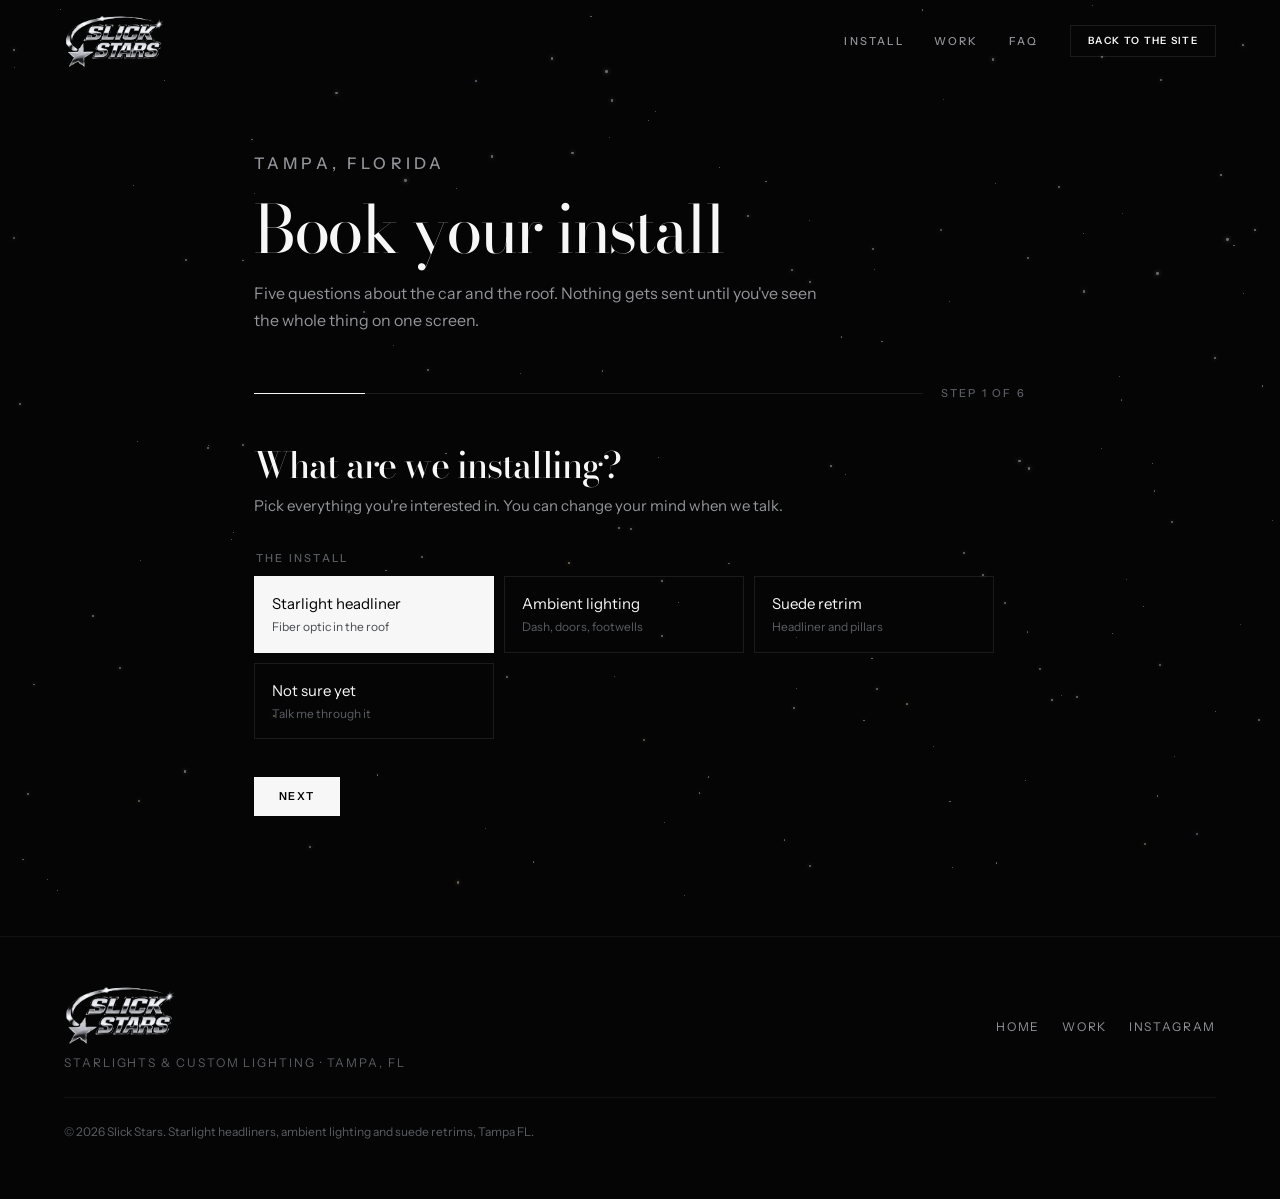
==== commit 38512254: "Set the type in Bodoni Moda, take the hero layout from Vivid Four sans-serifs had been tried and dro" ====
--- a/book.html
+++ b/book.html
@@ -10,7 +10,7 @@
 <meta name="robots" content="noindex">
 <link rel="preconnect" href="https://fonts.googleapis.com">
 <link rel="preconnect" href="https://fonts.gstatic.com" crossorigin>
-<link rel="stylesheet" href="https://fonts.googleapis.com/css2?family=Saira:ital,wdth,wght@0,50..125,100..900;1,50..125,100..900&family=Instrument+Sans:wght@400;500;600&display=swap">
+<link rel="stylesheet" href="https://fonts.googleapis.com/css2?family=Bodoni+Moda:ital,opsz,wght@0,6..96,400..900;1,6..96,400..900&family=Instrument+Sans:wght@400;500;600&display=swap">
 <link rel="stylesheet" href="styles.css">
 </head>
 <body>
--- a/styles.css
+++ b/styles.css
@@ -14,9 +14,8 @@
   --star:#E4ECFF;
   --glow:rgba(190,214,255,.45);
 
-  --display:"Saira",ui-sans-serif,system-ui,sans-serif;
+  --display:"Bodoni Moda",Georgia,"Times New Roman",serif;
   --body:"Instrument Sans",ui-sans-serif,system-ui,sans-serif;
-  --wide-face:112%;                 /* Saira's wdth axis — expanded, to sit with the badge */
 
   --gut:clamp(20px,5vw,80px);
   --wide:1280px;
@@ -73,19 +72,6 @@
 .btn--ghost{background:transparent;color:var(--ink);border-color:var(--line)}
 .btn--ghost:hover{background:var(--ink);color:#000;border-color:var(--ink)}
 .btn--sm{padding:10px 17px;font-size:10px}
-
-.tlink{
-  display:inline-block;position:relative;
-  font:500 12px/1 var(--body);letter-spacing:.14em;text-transform:uppercase;
-  color:var(--mute);text-decoration:none;padding-bottom:5px;
-  transition:color .22s var(--ease);
-}
-.tlink::after{
-  content:"";position:absolute;left:0;right:0;bottom:0;height:1px;background:currentColor;
-  transform:scaleX(0);transform-origin:left;transition:transform .3s var(--ease);
-}
-.tlink:hover{color:var(--ink)}
-.tlink:hover::after{transform:scaleX(1)}
 
 /* ── star field ──────────────────────────────────────────── */
 .sky{position:absolute;inset:0;overflow:hidden;pointer-events:none;z-index:0}
@@ -137,7 +123,7 @@
 /* ── hero ────────────────────────────────────────────────── */
 .hero{
   position:relative;z-index:1;min-height:100svh;
-  display:flex;align-items:flex-end;
+  display:flex;flex-direction:column;justify-content:center;
   padding:clamp(104px,14vh,136px) var(--gut) clamp(48px,8vh,100px);
   overflow:hidden;
 }
@@ -151,36 +137,26 @@
     linear-gradient(to top,rgba(5,5,5,.96) 0%,rgba(5,5,5,.78) 26%,rgba(5,5,5,.24) 62%,rgba(5,5,5,.55) 100%),
     linear-gradient(to right,rgba(5,5,5,.72) 0%,rgba(5,5,5,.26) 46%,transparent 76%);
 }
-.hero__inner{position:relative;z-index:2;width:100%;max-width:var(--wide);margin-inline:auto}
-
-.hero__top{
-  position:absolute;z-index:2;
-  top:calc(76px + clamp(20px,4vh,44px));left:0;right:0;
-  padding-inline:var(--gut);pointer-events:none;
-}
-.hero__top div{max-width:var(--wide);margin-inline:auto}
-.hero__top .eyebrow{margin-bottom:12px}
-.hero__top hr{width:52px;height:1px;border:0;margin:0;background:rgba(255,255,255,.26)}
-@media (max-width:640px){.hero__top{top:calc(58px + 6vh)}.hero__top hr{width:40px}}
+.hero__inner{
+  position:relative;z-index:2;
+  width:100%;max-width:var(--wide);margin-inline:auto;
+  display:flex;flex-direction:column;align-items:flex-start;gap:1.5rem;
+}
 
 .hero__mark{
-  margin:0 0 26px;max-width:14ch;
-  font:200 clamp(34px,6.4vw,84px)/1 var(--display);
-  font-stretch:var(--wide-face);
-  font-style:italic;                /* the badge is italic; the headline answers it */
-  letter-spacing:-.03em;
-}
-
-.hero__row{display:flex;flex-wrap:wrap;align-items:flex-end;gap:clamp(24px,5vw,72px)}
-.hero__copy{flex:1 1 400px;max-width:var(--read)}
-.hero__copy .eyebrow{margin-bottom:14px}
+  margin:0;
+  font:400 clamp(32px,5.8vw,76px)/1.13 var(--display);
+  letter-spacing:-.022em;
+}
+.hero__mark i{display:block;font-style:italic}
+
 .hero__sub{
-  margin:0;font-size:clamp(14px,1.4vw,17px);line-height:1.6;color:#C2C4C9;max-width:48ch;
-}
-.hero__cta{display:flex;flex-wrap:wrap;gap:18px;align-items:center;flex:0 0 auto}
-@media (max-width:640px){
-  .hero__cta{width:100%;flex-direction:column;align-items:flex-start;gap:20px}
-  .hero__cta .btn{width:100%}
+  margin:0;font-size:clamp(14px,1.4vw,17px);line-height:1.62;color:#C2C4C9;max-width:48ch;
+}
+.hero__cta{display:flex;flex-wrap:wrap;gap:14px}
+@media (max-width:520px){
+  .hero__cta{width:100%}
+  .hero__cta .btn{flex:1 1 100%}
 }
 
 /* ── section shell ───────────────────────────────────────── */
@@ -195,8 +171,7 @@
 }
 .head h2{
   margin:0;
-  font:200 clamp(27px,4.3vw,54px)/1.08 var(--display);
-  font-stretch:var(--wide-face);
+  font:400 clamp(26px,4.1vw,52px)/1.1 var(--display);
   letter-spacing:-.032em;
 }
 .head p{margin:18px auto 0;max-width:50ch;color:var(--mute);font-size:15px;line-height:1.7}
@@ -241,8 +216,7 @@
 }
 .card h3{
   margin:22px 0 10px;
-  font:300 clamp(20px,2.2vw,26px)/1.2 var(--display);
-  font-stretch:var(--wide-face);
+  font:500 clamp(20px,2.1vw,25px)/1.22 var(--display);
   letter-spacing:-.025em;
 }
 .card p{margin:0 0 16px;color:var(--mute);font-size:15px;line-height:1.72}
@@ -266,16 +240,14 @@
 }
 .flow li:hover{background:rgba(255,255,255,.018)}
 .flow__n{
-  font:200 clamp(30px,3.6vw,46px)/1 var(--display);
-  font-stretch:var(--wide-face);
+  font:400 clamp(30px,3.6vw,46px)/1 var(--display);
   letter-spacing:-.03em;color:var(--dim);
   transition:color .35s var(--ease);
 }
 .flow li:hover .flow__n{color:var(--ink)}
 .flow h3{
   margin:0;
-  font:400 clamp(17px,1.9vw,21px)/1.32 var(--display);
-  font-stretch:var(--wide-face);
+  font:500 clamp(17px,1.85vw,20px)/1.34 var(--display);
   letter-spacing:-.02em;
 }
 .flow p{margin:0;color:var(--mute);font-size:15px;line-height:1.74}
@@ -375,8 +347,7 @@
 .faq summary{
   list-style:none;cursor:pointer;position:relative;
   padding:24px 48px 24px 0;
-  font:400 clamp(16px,1.8vw,19px)/1.45 var(--display);
-  font-stretch:var(--wide-face);
+  font:500 clamp(16px,1.75vw,19px)/1.45 var(--display);
   letter-spacing:-.02em;
   transition:color .22s var(--ease);
 }
@@ -401,8 +372,7 @@
 .closer__in{position:relative;z-index:1;max-width:760px;margin-inline:auto}
 .closer h2{
   margin:0 0 20px;
-  font:200 clamp(30px,5.6vw,70px)/1.04 var(--display);
-  font-stretch:var(--wide-face);
+  font:400 clamp(30px,5.4vw,66px)/1.06 var(--display);
   letter-spacing:-.035em;
 }
 .closer p{margin:0 auto 34px;max-width:44ch;color:var(--mute);font-size:16px;line-height:1.7}
@@ -437,8 +407,7 @@
 .bookhead{position:relative;z-index:1;padding:150px var(--gut) 0;max-width:900px;margin-inline:auto}
 .bookhead h1{
   margin:18px 0 16px;
-  font:200 clamp(38px,6.2vw,74px)/1.02 var(--display);
-  font-stretch:var(--wide-face);
+  font:400 clamp(34px,5.6vw,66px)/1.04 var(--display);
   letter-spacing:-.035em;
 }
 .bookhead p{margin:0;max-width:52ch;color:var(--mute);font-size:16px;line-height:1.7}
@@ -457,8 +426,7 @@
 
 .step > h2{
   margin:0 0 8px;outline:none;
-  font:300 clamp(25px,3.4vw,38px)/1.12 var(--display);
-  font-stretch:var(--wide-face);
+  font:500 clamp(24px,3.2vw,36px)/1.14 var(--display);
   letter-spacing:-.03em;
 }
 .step__sub{margin:0 0 34px;color:var(--mute);font-size:15px;max-width:56ch}
@@ -528,8 +496,7 @@
 .done__in{position:relative;z-index:1;max-width:640px;margin-inline:auto}
 .done h2{
   margin:0 0 18px;outline:none;
-  font:200 clamp(36px,6vw,70px)/1.02 var(--display);
-  font-stretch:var(--wide-face);
+  font:400 clamp(32px,5.4vw,64px)/1.04 var(--display);
   letter-spacing:-.035em;
 }
 .done p{margin:0 auto 30px;max-width:44ch;color:var(--mute);font-size:16px;line-height:1.7}
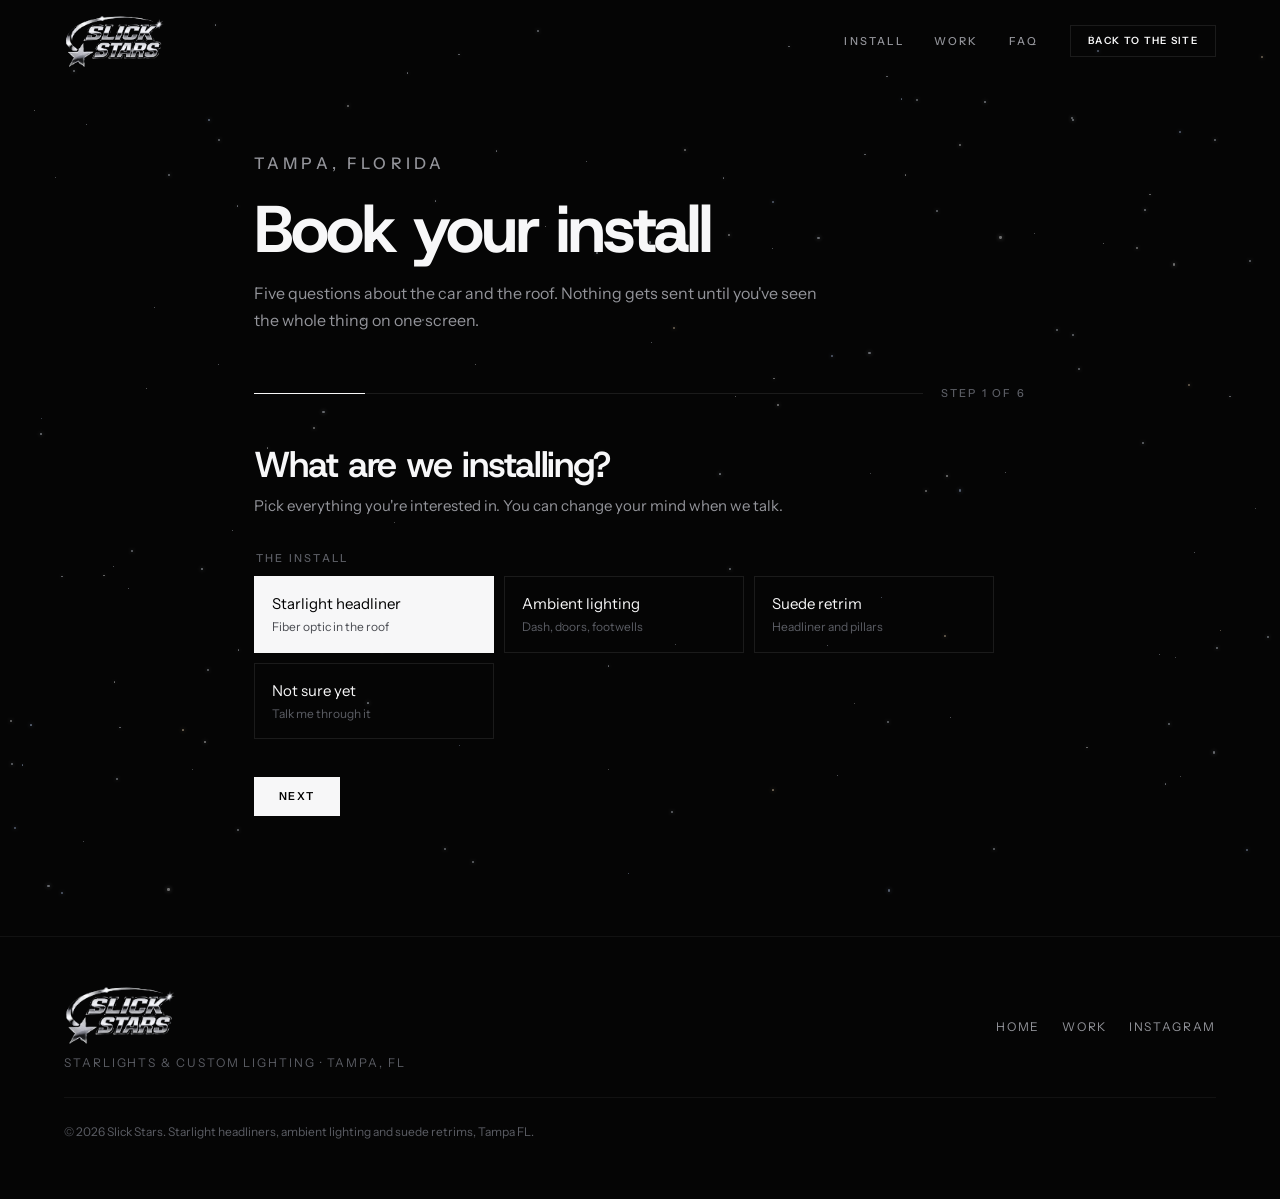
==== commit 3f750cb8: "Set the type in Host Grotesk 600-700 Five display faces had been tried and dropped, and every one of" ====
--- a/book.html
+++ b/book.html
@@ -10,7 +10,7 @@
 <meta name="robots" content="noindex">
 <link rel="preconnect" href="https://fonts.googleapis.com">
 <link rel="preconnect" href="https://fonts.gstatic.com" crossorigin>
-<link rel="stylesheet" href="https://fonts.googleapis.com/css2?family=Bodoni+Moda:ital,opsz,wght@0,6..96,400..900;1,6..96,400..900&family=Instrument+Sans:wght@400;500;600&display=swap">
+<link rel="stylesheet" href="https://fonts.googleapis.com/css2?family=Host+Grotesk:ital,wght@0,300..800;1,300..800&family=Instrument+Sans:wght@400;500;600&display=swap">
 <link rel="stylesheet" href="styles.css">
 </head>
 <body>
--- a/styles.css
+++ b/styles.css
@@ -14,7 +14,7 @@
   --star:#E4ECFF;
   --glow:rgba(190,214,255,.45);
 
-  --display:"Bodoni Moda",Georgia,"Times New Roman",serif;
+  --display:"Host Grotesk",ui-sans-serif,system-ui,sans-serif;
   --body:"Instrument Sans",ui-sans-serif,system-ui,sans-serif;
 
   --gut:clamp(20px,5vw,80px);
@@ -145,8 +145,8 @@
 
 .hero__mark{
   margin:0;
-  font:400 clamp(32px,5.8vw,76px)/1.13 var(--display);
-  letter-spacing:-.022em;
+  font:700 clamp(32px,5.8vw,76px)/1.06 var(--display);
+  letter-spacing:-.032em;
 }
 .hero__mark i{display:block;font-style:italic}
 
@@ -171,7 +171,7 @@
 }
 .head h2{
   margin:0;
-  font:400 clamp(26px,4.1vw,52px)/1.1 var(--display);
+  font:600 clamp(26px,4.1vw,52px)/1.1 var(--display);
   letter-spacing:-.032em;
 }
 .head p{margin:18px auto 0;max-width:50ch;color:var(--mute);font-size:15px;line-height:1.7}
@@ -216,7 +216,7 @@
 }
 .card h3{
   margin:22px 0 10px;
-  font:500 clamp(20px,2.1vw,25px)/1.22 var(--display);
+  font:600 clamp(20px,2.1vw,25px)/1.24 var(--display);
   letter-spacing:-.025em;
 }
 .card p{margin:0 0 16px;color:var(--mute);font-size:15px;line-height:1.72}
@@ -240,14 +240,14 @@
 }
 .flow li:hover{background:rgba(255,255,255,.018)}
 .flow__n{
-  font:400 clamp(30px,3.6vw,46px)/1 var(--display);
+  font:600 clamp(30px,3.6vw,46px)/1 var(--display);
   letter-spacing:-.03em;color:var(--dim);
   transition:color .35s var(--ease);
 }
 .flow li:hover .flow__n{color:var(--ink)}
 .flow h3{
   margin:0;
-  font:500 clamp(17px,1.85vw,20px)/1.34 var(--display);
+  font:600 clamp(17px,1.85vw,20px)/1.34 var(--display);
   letter-spacing:-.02em;
 }
 .flow p{margin:0;color:var(--mute);font-size:15px;line-height:1.74}
@@ -372,7 +372,7 @@
 .closer__in{position:relative;z-index:1;max-width:760px;margin-inline:auto}
 .closer h2{
   margin:0 0 20px;
-  font:400 clamp(30px,5.4vw,66px)/1.06 var(--display);
+  font:700 clamp(30px,5.4vw,66px)/1.04 var(--display);
   letter-spacing:-.035em;
 }
 .closer p{margin:0 auto 34px;max-width:44ch;color:var(--mute);font-size:16px;line-height:1.7}
@@ -407,7 +407,7 @@
 .bookhead{position:relative;z-index:1;padding:150px var(--gut) 0;max-width:900px;margin-inline:auto}
 .bookhead h1{
   margin:18px 0 16px;
-  font:400 clamp(34px,5.6vw,66px)/1.04 var(--display);
+  font:700 clamp(34px,5.6vw,66px)/1.04 var(--display);
   letter-spacing:-.035em;
 }
 .bookhead p{margin:0;max-width:52ch;color:var(--mute);font-size:16px;line-height:1.7}
@@ -426,7 +426,7 @@
 
 .step > h2{
   margin:0 0 8px;outline:none;
-  font:500 clamp(24px,3.2vw,36px)/1.14 var(--display);
+  font:600 clamp(24px,3.2vw,36px)/1.14 var(--display);
   letter-spacing:-.03em;
 }
 .step__sub{margin:0 0 34px;color:var(--mute);font-size:15px;max-width:56ch}
@@ -496,7 +496,7 @@
 .done__in{position:relative;z-index:1;max-width:640px;margin-inline:auto}
 .done h2{
   margin:0 0 18px;outline:none;
-  font:400 clamp(32px,5.4vw,64px)/1.04 var(--display);
+  font:700 clamp(32px,5.4vw,64px)/1.04 var(--display);
   letter-spacing:-.035em;
 }
 .done p{margin:0 auto 30px;max-width:44ch;color:var(--mute);font-size:16px;line-height:1.7}
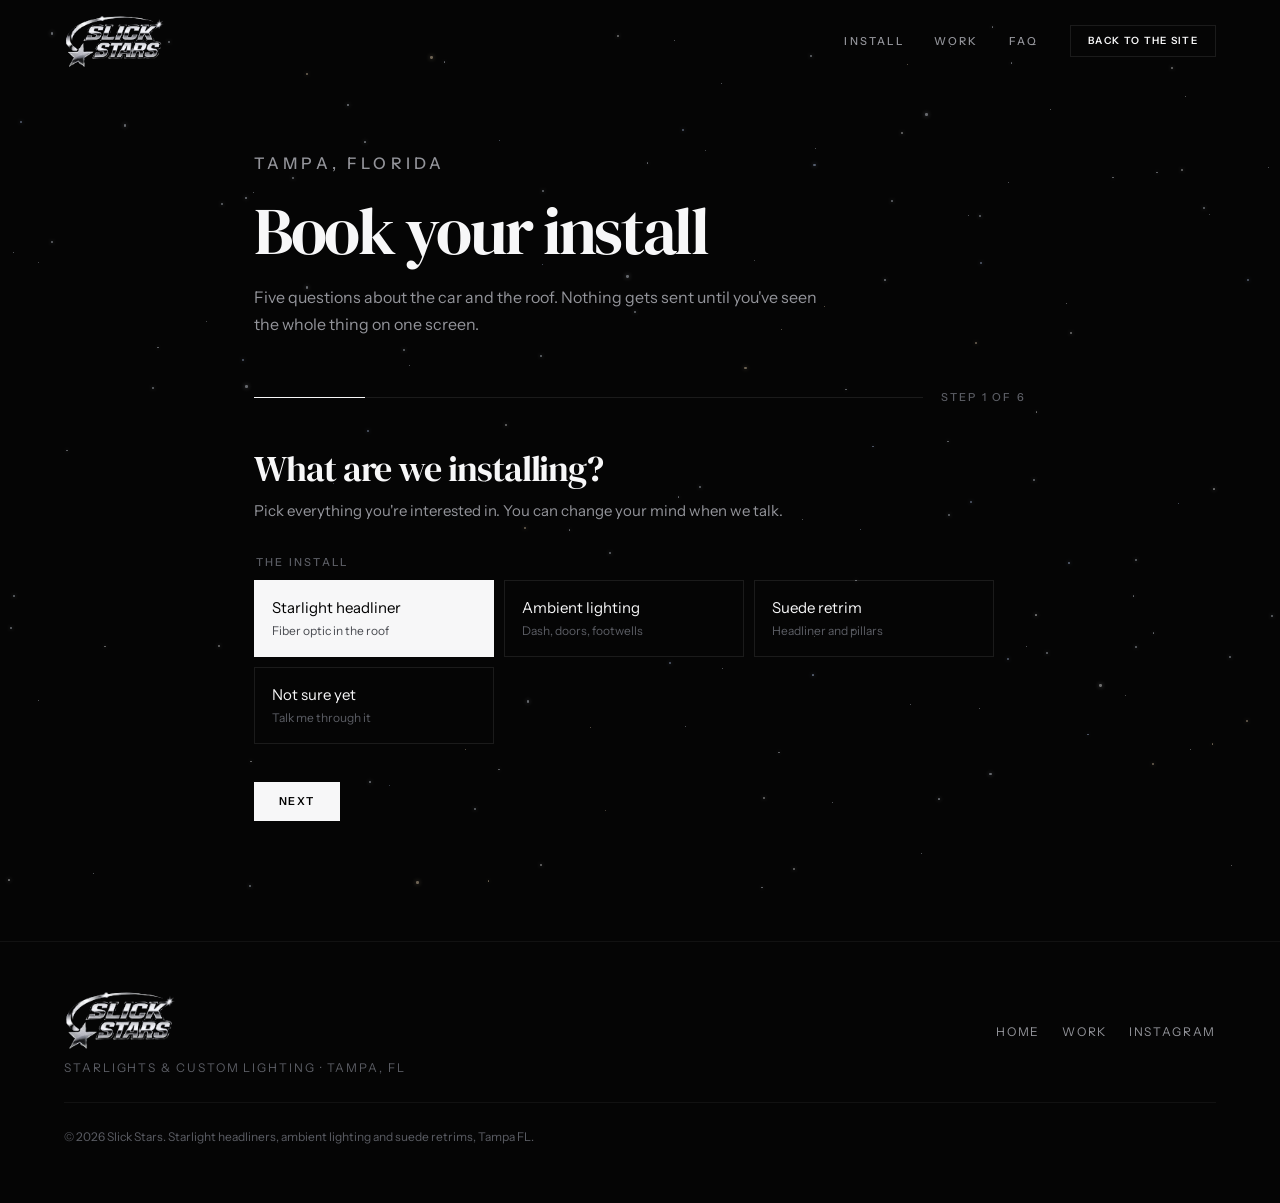
==== commit 8957ea3a: "Set the type in DM Serif Display Picked off a rendered sheet of ten after six faces had been tried a" ====
--- a/book.html
+++ b/book.html
@@ -10,7 +10,7 @@
 <meta name="robots" content="noindex">
 <link rel="preconnect" href="https://fonts.googleapis.com">
 <link rel="preconnect" href="https://fonts.gstatic.com" crossorigin>
-<link rel="stylesheet" href="https://fonts.googleapis.com/css2?family=Host+Grotesk:ital,wght@0,300..800;1,300..800&family=Instrument+Sans:wght@400;500;600&display=swap">
+<link rel="stylesheet" href="https://fonts.googleapis.com/css2?family=DM+Serif+Display:ital@0;1&family=Instrument+Sans:wght@400;500;600&display=swap">
 <link rel="stylesheet" href="styles.css">
 </head>
 <body>
--- a/styles.css
+++ b/styles.css
@@ -14,7 +14,7 @@
   --star:#E4ECFF;
   --glow:rgba(190,214,255,.45);
 
-  --display:"Host Grotesk",ui-sans-serif,system-ui,sans-serif;
+  --display:"DM Serif Display",Georgia,"Times New Roman",serif;
   --body:"Instrument Sans",ui-sans-serif,system-ui,sans-serif;
 
   --gut:clamp(20px,5vw,80px);
@@ -145,8 +145,8 @@
 
 .hero__mark{
   margin:0;
-  font:700 clamp(32px,5.8vw,76px)/1.06 var(--display);
-  letter-spacing:-.032em;
+  font:400 clamp(32px,5.8vw,76px)/1.1 var(--display);
+  letter-spacing:-.02em;
 }
 .hero__mark i{display:block;font-style:italic}
 
@@ -171,8 +171,8 @@
 }
 .head h2{
   margin:0;
-  font:600 clamp(26px,4.1vw,52px)/1.1 var(--display);
-  letter-spacing:-.032em;
+  font:400 clamp(26px,4.1vw,52px)/1.14 var(--display);
+  letter-spacing:-.018em;
 }
 .head p{margin:18px auto 0;max-width:50ch;color:var(--mute);font-size:15px;line-height:1.7}
 
@@ -216,7 +216,7 @@
 }
 .card h3{
   margin:22px 0 10px;
-  font:600 clamp(20px,2.1vw,25px)/1.24 var(--display);
+  font:400 clamp(20px,2.1vw,25px)/1.26 var(--display);
   letter-spacing:-.025em;
 }
 .card p{margin:0 0 16px;color:var(--mute);font-size:15px;line-height:1.72}
@@ -240,14 +240,14 @@
 }
 .flow li:hover{background:rgba(255,255,255,.018)}
 .flow__n{
-  font:600 clamp(30px,3.6vw,46px)/1 var(--display);
+  font:400 clamp(30px,3.6vw,46px)/1 var(--display);
   letter-spacing:-.03em;color:var(--dim);
   transition:color .35s var(--ease);
 }
 .flow li:hover .flow__n{color:var(--ink)}
 .flow h3{
   margin:0;
-  font:600 clamp(17px,1.85vw,20px)/1.34 var(--display);
+  font:400 clamp(17px,1.9vw,21px)/1.36 var(--display);
   letter-spacing:-.02em;
 }
 .flow p{margin:0;color:var(--mute);font-size:15px;line-height:1.74}
@@ -347,7 +347,7 @@
 .faq summary{
   list-style:none;cursor:pointer;position:relative;
   padding:24px 48px 24px 0;
-  font:500 clamp(16px,1.75vw,19px)/1.45 var(--display);
+  font:400 clamp(17px,1.85vw,20px)/1.45 var(--display);
   letter-spacing:-.02em;
   transition:color .22s var(--ease);
 }
@@ -372,7 +372,7 @@
 .closer__in{position:relative;z-index:1;max-width:760px;margin-inline:auto}
 .closer h2{
   margin:0 0 20px;
-  font:700 clamp(30px,5.4vw,66px)/1.04 var(--display);
+  font:400 clamp(30px,5.4vw,66px)/1.1 var(--display);
   letter-spacing:-.035em;
 }
 .closer p{margin:0 auto 34px;max-width:44ch;color:var(--mute);font-size:16px;line-height:1.7}
@@ -407,7 +407,7 @@
 .bookhead{position:relative;z-index:1;padding:150px var(--gut) 0;max-width:900px;margin-inline:auto}
 .bookhead h1{
   margin:18px 0 16px;
-  font:700 clamp(34px,5.6vw,66px)/1.04 var(--display);
+  font:400 clamp(34px,5.6vw,66px)/1.1 var(--display);
   letter-spacing:-.035em;
 }
 .bookhead p{margin:0;max-width:52ch;color:var(--mute);font-size:16px;line-height:1.7}
@@ -426,7 +426,7 @@
 
 .step > h2{
   margin:0 0 8px;outline:none;
-  font:600 clamp(24px,3.2vw,36px)/1.14 var(--display);
+  font:400 clamp(24px,3.2vw,36px)/1.16 var(--display);
   letter-spacing:-.03em;
 }
 .step__sub{margin:0 0 34px;color:var(--mute);font-size:15px;max-width:56ch}
@@ -496,7 +496,7 @@
 .done__in{position:relative;z-index:1;max-width:640px;margin-inline:auto}
 .done h2{
   margin:0 0 18px;outline:none;
-  font:700 clamp(32px,5.4vw,64px)/1.04 var(--display);
+  font:400 clamp(32px,5.4vw,64px)/1.1 var(--display);
   letter-spacing:-.035em;
 }
 .done p{margin:0 auto 30px;max-width:44ch;color:var(--mute);font-size:16px;line-height:1.7}
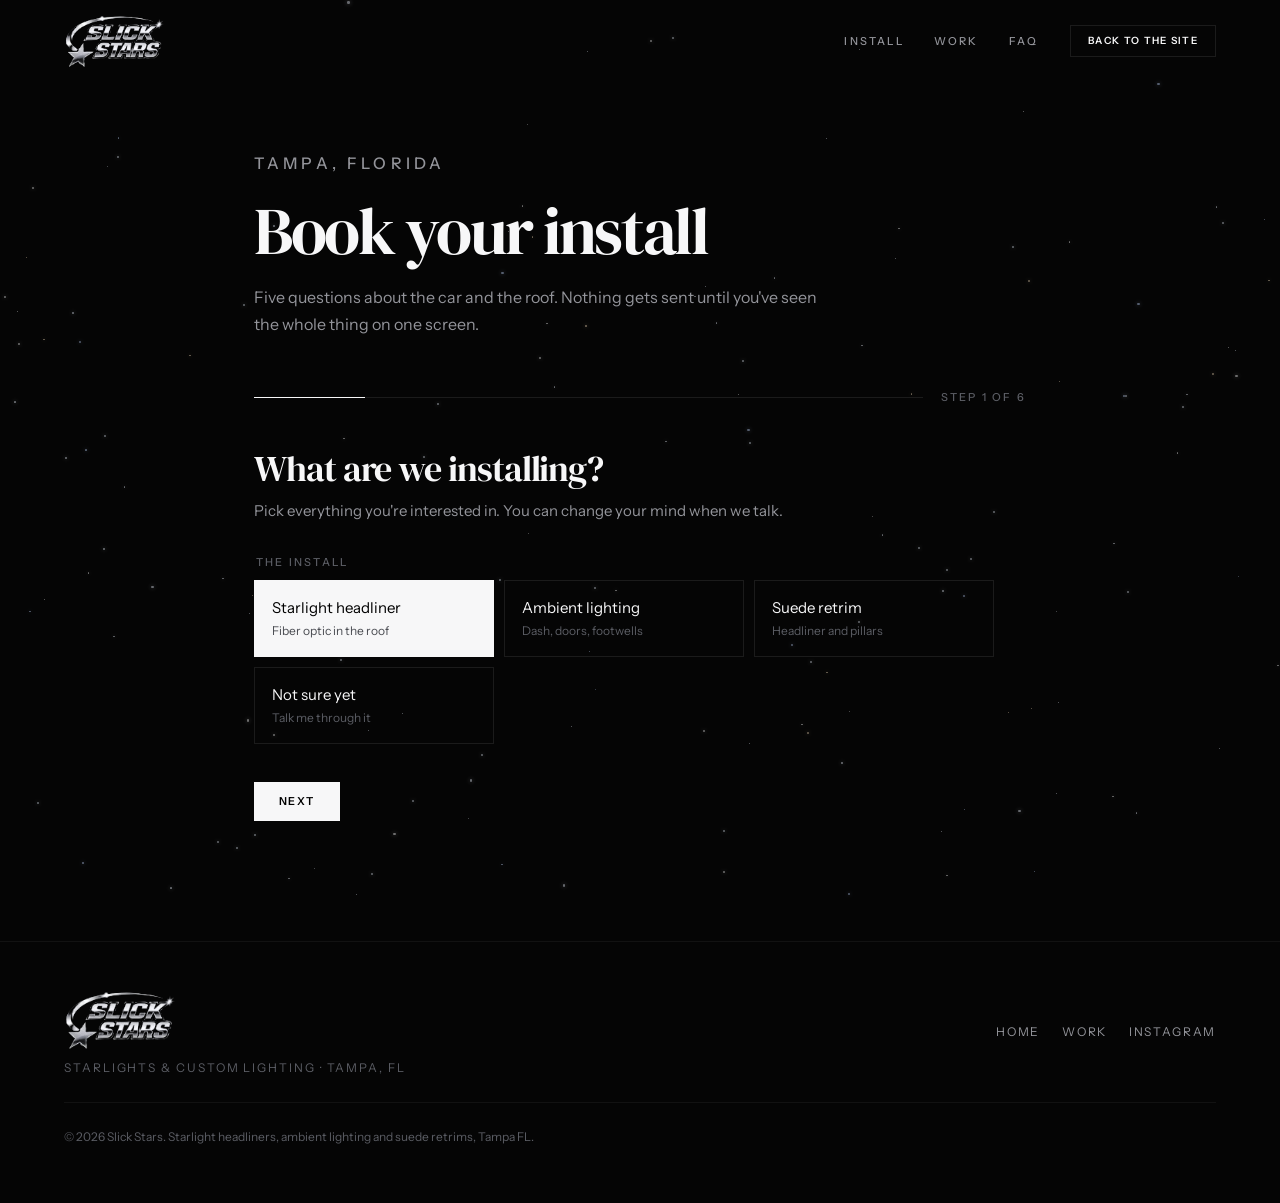
==== commit d5b71c3e: "Book real calendar slots from the site The timing step asked for a free-text date, which meant every" ====
--- a/book.html
+++ b/book.html
@@ -135,11 +135,26 @@
     <!-- 04 ─ timing -->
     <section class="step">
       <h2>When can we have it?</h2>
-      <p class="step__sub">Most headliners are a day. Add ambient or a retrim and it's usually two.</p>
-
-      <div class="field" style="max-width:280px">
+      <p class="step__sub">These are the days actually open on the calendar &mdash; pick one and we'll hold it for you.</p>
+
+      <div class="field" id="slotField">
+        <label>Pick a day</label>
+        <div class="slots" id="slotDays" role="group" aria-label="Available days">
+          <p class="slots__msg">Checking the calendar&hellip;</p>
+        </div>
+
+        <div id="slotTimesWrap" hidden>
+          <label style="margin-top:28px">Pick a time</label>
+          <div class="slots slots--times" id="slotTimes" role="group" aria-label="Available times"></div>
+        </div>
+
+        <p class="hint" id="slotHint"></p>
+      </div>
+
+      <div class="field" id="dateFallback" hidden style="max-width:280px">
         <label for="date">Earliest you can drop it</label>
         <input type="date" id="date">
+        <p class="hint">We'll confirm an exact time when we come back to you.</p>
       </div>
 
       <fieldset class="field">
--- a/styles.css
+++ b/styles.css
@@ -432,7 +432,7 @@
 .step__sub{margin:0 0 34px;color:var(--mute);font-size:15px;max-width:56ch}
 
 .field{margin-bottom:30px;max-width:740px}
-.field > legend,.field > label{
+.field > legend,.field > label,#slotTimesWrap > label{
   display:block;margin-bottom:12px;
   font:500 11px/1 var(--body);letter-spacing:.2em;text-transform:uppercase;color:var(--dim);
 }
@@ -468,6 +468,36 @@
 
 .hint{margin:10px 0 0;font-size:13px;color:var(--dim)}
 
+/* ── slot picker ─────────────────────────────────────────── */
+.slots{
+  display:flex;gap:9px;overflow-x:auto;padding-bottom:4px;
+  scrollbar-width:none;-webkit-overflow-scrolling:touch;
+}
+.slots::-webkit-scrollbar{display:none}
+.slots--times{flex-wrap:wrap;overflow:visible}
+
+.slots__msg{margin:0;padding:14px 0;font-size:14px;color:var(--dim)}
+
+.slot{
+  flex:0 0 auto;cursor:pointer;
+  border:1px solid var(--line);background:transparent;color:var(--ink);
+  font:400 15px/1.3 var(--body);text-align:center;
+  transition:border-color .2s var(--ease),background-color .2s var(--ease),color .2s var(--ease);
+}
+.slot:hover{border-color:rgba(255,255,255,.32)}
+.slot:focus-visible{outline:1.5px solid var(--ink);outline-offset:2px}
+.slot[aria-pressed="true"]{background:var(--ink);color:#000;border-color:var(--ink)}
+
+/* day chip: weekday over date over month */
+.slot--day{padding:12px 15px;min-width:74px;display:grid;gap:2px;line-height:1.15}
+.slot--day b{font:500 11px/1 var(--body);letter-spacing:.16em;text-transform:uppercase;color:var(--mute)}
+.slot--day span{font:400 21px/1 var(--display);letter-spacing:-.01em}
+.slot--day i{font:400 10px/1 var(--body);font-style:normal;letter-spacing:.16em;text-transform:uppercase;color:var(--dim)}
+.slot--day[aria-pressed="true"] b,.slot--day[aria-pressed="true"] i{color:rgba(0,0,0,.6)}
+
+.slot--time{padding:11px 16px;font-size:14px;letter-spacing:.01em}
+
+
 .review{border-top:1px solid var(--line-soft);margin:0 0 30px;max-width:740px}
 .review__row{
   display:grid;grid-template-columns:136px 1fr auto;gap:16px;align-items:baseline;
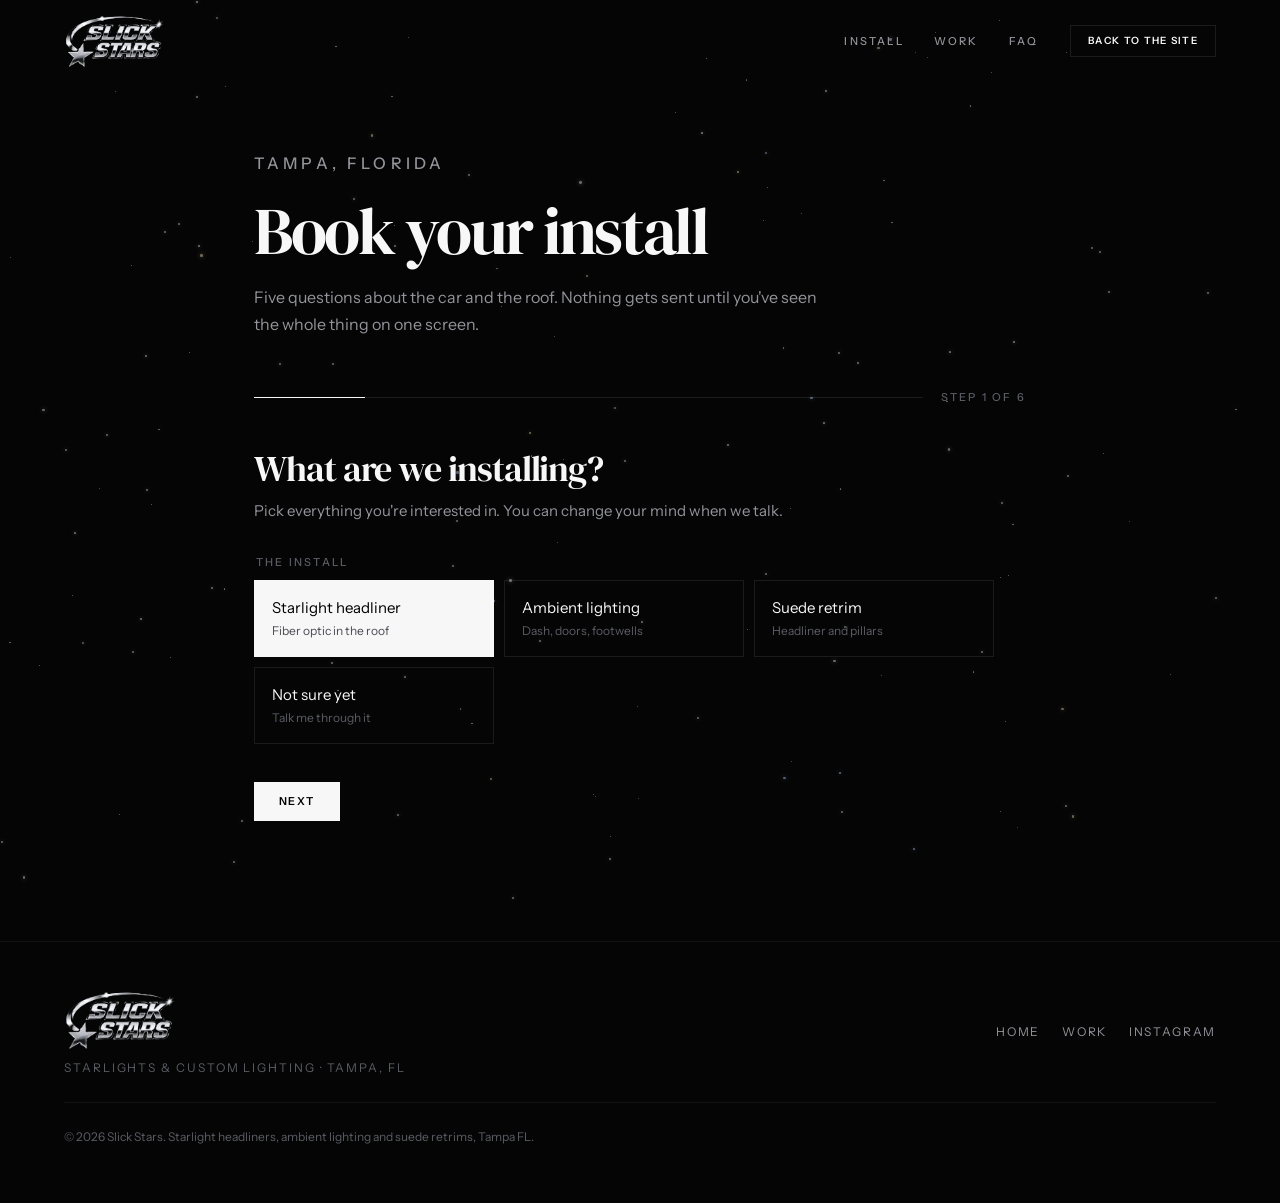
==== commit 77eb9ad5: "Use BMW M3 as the example car on the booking form The greyed-out example in the make and model field" ====
--- a/book.html
+++ b/book.html
@@ -73,8 +73,8 @@
         <label for="year">Year, make and model</label>
         <div class="grid2">
           <input type="text" id="year" inputmode="numeric" placeholder="2023" autocomplete="off">
-          <input type="text" id="make" placeholder="Tesla" autocomplete="off">
-          <input type="text" id="model" placeholder="Model Y" autocomplete="off">
+          <input type="text" id="make" placeholder="BMW" autocomplete="off">
+          <input type="text" id="model" placeholder="M3" autocomplete="off">
         </div>
       </div>
 
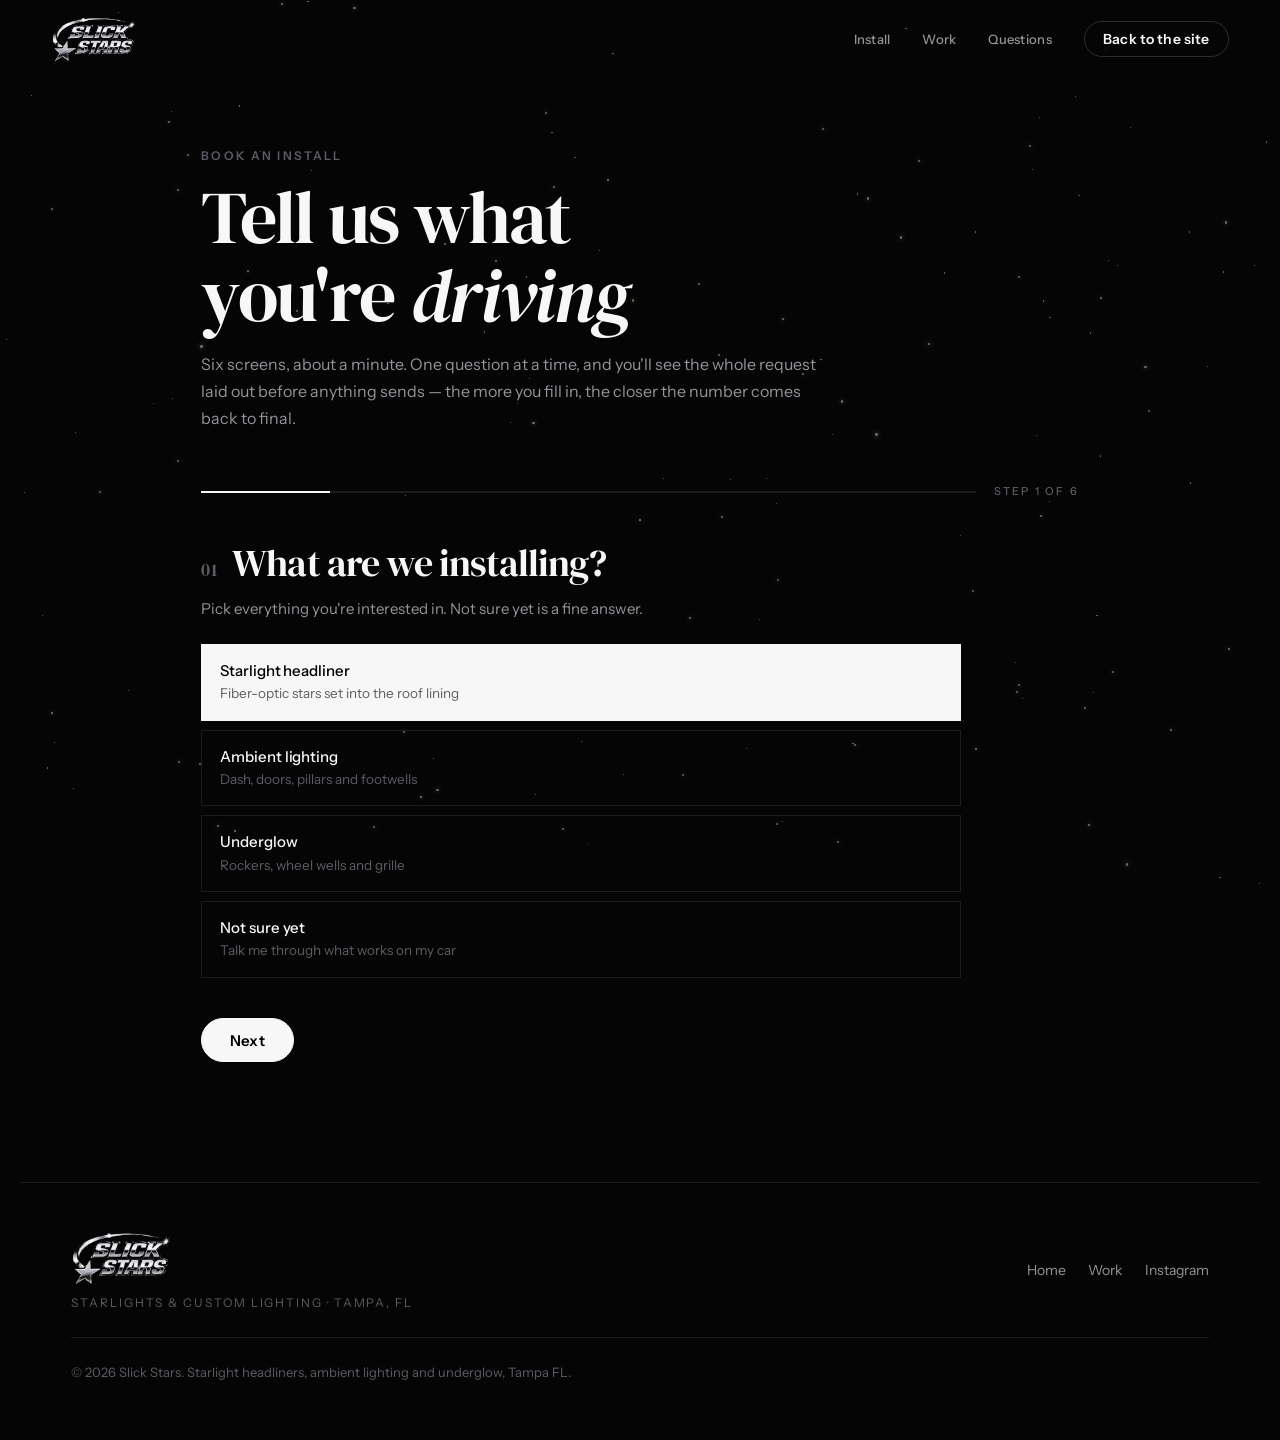
==== commit db40ef87: "Rebuild the landing page on the Vivid layout, with his own footage Every clip and photo he shot is v" ====
--- a/book.html
+++ b/book.html
@@ -4,8 +4,8 @@
 <meta charset="utf-8">
 <meta name="viewport" content="width=device-width, initial-scale=1">
 <title>Book your install — Slick Stars, Tampa FL</title>
-<meta name="description" content="Tell Slick Stars what you're driving and what you want lit. Five questions, then a real number back — usually the same day.">
-<meta name="theme-color" content="#000000">
+<meta name="description" content="Tell Slick Stars what you're driving and what you want lit. Six screens, about a minute, and you'll see the whole request before anything sends.">
+<meta name="theme-color" content="#050505">
 <link rel="icon" href="images/favicon.svg" type="image/svg+xml">
 <meta name="robots" content="noindex">
 <link rel="preconnect" href="https://fonts.googleapis.com">
@@ -15,8 +15,7 @@
 </head>
 <body>
 
-<div class="sky sky--page" id="pageSky" aria-hidden="true"></div>
-
+<div class="sky" id="pageSky" aria-hidden="true"></div>
 <a class="skip" href="#wiz">Skip to the form</a>
 
 <header class="nav" id="nav" data-stuck="true">
@@ -26,128 +25,137 @@
   <nav class="nav__links" aria-label="Sections">
     <a href="index.html#install">Install</a>
     <a href="index.html#work">Work</a>
-    <a href="index.html#faq">FAQ</a>
+    <a href="index.html#faq">Questions</a>
   </nav>
   <a class="btn btn--sm btn--ghost" href="index.html">Back to the site</a>
 </header>
 
-<main>
-
-<header class="bookhead">
-  <p class="eyebrow">Tampa, Florida</p>
-  <h1>Book your install</h1>
-  <p>Five questions about the car and the roof. Nothing gets sent until you've seen the whole thing on one screen.</p>
-</header>
-
-<section class="wiz" id="wiz">
-
-  <div class="wiz__bar">
-    <span class="wiz__track"><span class="wiz__fill" id="wizFill"></span></span>
-    <span class="wiz__count" id="wizCount">Step 1 of 6</span>
-  </div>
-
-  <form id="bookForm" novalidate>
-
-    <!-- 01 ─ what -->
-    <section class="step">
-      <h2>What are we installing?</h2>
-      <p class="step__sub">Pick everything you're interested in. You can change your mind when we talk.</p>
-
-      <fieldset class="field">
-        <legend>The install</legend>
-        <div class="opts">
-          <label class="opt"><input type="checkbox" name="service" value="Starlight headliner" checked><span>Starlight headliner<small>Fiber optic in the roof</small></span></label>
-          <label class="opt"><input type="checkbox" name="service" value="Ambient lighting"><span>Ambient lighting<small>Dash, doors, footwells</small></span></label>
-          <label class="opt"><input type="checkbox" name="service" value="Suede retrim"><span>Suede retrim<small>Headliner and pillars</small></span></label>
-          <label class="opt"><input type="checkbox" name="service" value="Not sure yet"><span>Not sure yet<small>Talk me through it</small></span></label>
-        </div>
-      </fieldset>
-    </section>
-
-    <!-- 02 ─ the car -->
-    <section class="step">
-      <h2>The car</h2>
-      <p class="step__sub">The roof decides most of the job, so this is the part that matters.</p>
-
-      <div class="field">
-        <label for="year">Year, make and model</label>
-        <div class="grid2">
+<div class="bookhead">
+  <p class="eyebrow">Book an install</p>
+  <h1>Tell us what<br>you're <i>driving</i></h1>
+  <p class="lede">
+    Six screens, about a minute. One question at a time, and you'll see the whole request laid
+    out before anything sends &mdash; the more you fill in, the closer the number comes back to final.
+  </p>
+</div>
+
+<main class="book">
+  <form class="form" id="bookForm" novalidate>
+
+    <div class="wiz" id="wiz">
+      <div class="wiz__track"><i class="wiz__fill" id="wizFill"></i></div>
+      <p class="wiz__count" id="wizCount" role="status">Step 1 of 6</p>
+    </div>
+
+    <!-- 01 ─────────────────────────────────────────── -->
+    <fieldset class="step">
+      <div class="step__head"><span class="step__n">01</span><h2>What are we installing?</h2></div>
+      <p class="step__hint">Pick everything you're interested in. Not sure yet is a fine answer.</p>
+      <div class="tiles">
+        <input type="checkbox" id="s1" name="service" value="Starlight headliner" checked>
+        <label for="s1"><b>Starlight headliner</b><span>Fiber-optic stars set into the roof lining</span></label>
+
+        <input type="checkbox" id="s2" name="service" value="Ambient lighting">
+        <label for="s2"><b>Ambient lighting</b><span>Dash, doors, pillars and footwells</span></label>
+
+        <input type="checkbox" id="s3" name="service" value="Underglow">
+        <label for="s3"><b>Underglow</b><span>Rockers, wheel wells and grille</span></label>
+
+        <input type="checkbox" id="s5" name="service" value="Not sure yet">
+        <label for="s5"><b>Not sure yet</b><span>Talk me through what works on my car</span></label>
+      </div>
+    </fieldset>
+
+    <!-- 02 ─────────────────────────────────────────── -->
+    <fieldset class="step">
+      <div class="step__head"><span class="step__n">02</span><h2>The car</h2></div>
+      <p class="step__hint">The roof decides most of the job, so this is the part that matters.</p>
+
+      <div class="row">
+        <div class="field">
+          <label for="year">Year</label>
           <input type="text" id="year" inputmode="numeric" placeholder="2023" autocomplete="off">
+        </div>
+        <div class="field">
+          <label for="make">Make</label>
           <input type="text" id="make" placeholder="BMW" autocomplete="off">
+        </div>
+        <div class="field">
+          <label for="model">Model</label>
           <input type="text" id="model" placeholder="M3" autocomplete="off">
         </div>
       </div>
 
-      <fieldset class="field">
-        <legend>What's above your head</legend>
-        <div class="opts">
-          <label class="opt"><input type="radio" name="roof" value="Solid roof" checked><span>Solid roof</span></label>
-          <label class="opt"><input type="radio" name="roof" value="Sunroof"><span>Sunroof</span></label>
-          <label class="opt"><input type="radio" name="roof" value="Panoramic or glass"><span>Panoramic / glass</span></label>
-        </div>
-      </fieldset>
-
-      <fieldset class="field">
-        <legend>Headliner color right now</legend>
-        <div class="opts">
-          <label class="opt"><input type="radio" name="liner" value="Black" checked><span>Black</span></label>
-          <label class="opt"><input type="radio" name="liner" value="Gray or beige"><span>Gray or beige</span></label>
-          <label class="opt"><input type="radio" name="liner" value="Already suede"><span>Already suede</span></label>
-        </div>
-        <p class="hint">Light headliners wash the stars out. If yours is gray, ask us about the suede retrim.</p>
-      </fieldset>
-    </section>
-
-    <!-- 03 ─ the ceiling -->
-    <section class="step">
-      <h2>The ceiling</h2>
-      <p class="step__sub">Roughly how busy you want it. We'll give you the real point count once we've seen the roof.</p>
-
-      <fieldset class="field">
-        <legend>How full</legend>
-        <div class="opts">
-          <label class="opt"><input type="radio" name="density" value="Light scatter"><span>Light scatter<small>Subtle, factory-looking</small></span></label>
-          <label class="opt"><input type="radio" name="density" value="Full ceiling" checked><span>Full ceiling<small>What most people want</small></span></label>
-          <label class="opt"><input type="radio" name="density" value="Packed"><span>Packed<small>As many as the roof takes</small></span></label>
-        </div>
-      </fieldset>
-
-      <fieldset class="field">
-        <legend>Color</legend>
-        <div class="opts">
-          <label class="opt"><input type="radio" name="color" value="White only"><span>White only</span></label>
-          <label class="opt"><input type="radio" name="color" value="Color change" checked><span>Color change</span></label>
-          <label class="opt"><input type="radio" name="color" value="Match my ambient"><span>Match my ambient</span></label>
-        </div>
-      </fieldset>
-
-      <fieldset class="field">
-        <legend>Extras</legend>
-        <div class="opts">
-          <label class="opt"><input type="checkbox" name="extra" value="Shooting stars"><span>Shooting stars</span></label>
-          <label class="opt"><input type="checkbox" name="extra" value="Twinkle"><span>Twinkle</span></label>
-          <label class="opt"><input type="checkbox" name="extra" value="Rear row too"><span>Rear row too</span></label>
-          <label class="opt"><input type="checkbox" name="extra" value="Visors and pillars"><span>Visors &amp; pillars</span></label>
-        </div>
-      </fieldset>
-    </section>
-
-    <!-- 04 ─ timing -->
-    <section class="step">
-      <h2>When can we have it?</h2>
-      <p class="step__sub">These are the days actually open on the calendar &mdash; pick one and we'll hold it for you.</p>
+      <div class="field">
+        <label as="legend">What's above your head</label>
+        <div class="chips">
+          <input type="radio" id="r1" name="roof" value="Solid roof" checked><label for="r1">Solid roof</label>
+          <input type="radio" id="r2" name="roof" value="Sunroof"><label for="r2">Sunroof</label>
+          <input type="radio" id="r3" name="roof" value="Panoramic or glass"><label for="r3">Panoramic / glass</label>
+        </div>
+      </div>
+
+      <div class="field">
+        <label>Headliner color right now</label>
+        <div class="chips">
+          <input type="radio" id="l1" name="liner" value="Black" checked><label for="l1">Black</label>
+          <input type="radio" id="l2" name="liner" value="Gray or beige"><label for="l2">Gray or beige</label>
+          <input type="radio" id="l3" name="liner" value="Already dark suede"><label for="l3">Already suede</label>
+        </div>
+        <p class="hint">Light headliners wash the stars out &mdash; mention it and we’ll tell you what that means for your roof.</p>
+      </div>
+    </fieldset>
+
+    <!-- 03 ─────────────────────────────────────────── -->
+    <fieldset class="step">
+      <div class="step__head"><span class="step__n">03</span><h2>How you want it</h2></div>
+      <p class="step__hint">Roughly how busy. We'll give you the real point count once we've seen the roof.</p>
+
+      <div class="field">
+        <label>How full</label>
+        <div class="chips">
+          <input type="radio" id="d1" name="density" value="Light scatter"><label for="d1">Light scatter</label>
+          <input type="radio" id="d2" name="density" value="Full ceiling" checked><label for="d2">Full ceiling</label>
+          <input type="radio" id="d3" name="density" value="Packed"><label for="d3">Packed</label>
+        </div>
+      </div>
+
+      <div class="field">
+        <label>Color</label>
+        <div class="chips">
+          <input type="radio" id="c1" name="color" value="White only"><label for="c1">White only</label>
+          <input type="radio" id="c2" name="color" value="Color change" checked><label for="c2">Color change</label>
+          <input type="radio" id="c3" name="color" value="Match my ambient"><label for="c3">Match my ambient</label>
+        </div>
+      </div>
+
+      <div class="field">
+        <label>Extras</label>
+        <div class="chips">
+          <input type="checkbox" id="e1" name="extra" value="Shooting stars"><label for="e1">Shooting stars</label>
+          <input type="checkbox" id="e2" name="extra" value="Twinkle"><label for="e2">Twinkle</label>
+          <input type="checkbox" id="e3" name="extra" value="Rear row too"><label for="e3">Rear row too</label>
+          <input type="checkbox" id="e4" name="extra" value="Visors and pillars"><label for="e4">Visors &amp; pillars</label>
+          <input type="checkbox" id="e5" name="extra" value="Logo or name in the roof"><label for="e5">Logo or name in the roof</label>
+        </div>
+        <p class="hint">We can pick a logo or a name out of the stars &mdash; there's one in the work section.</p>
+      </div>
+    </fieldset>
+
+    <!-- 04 ─────────────────────────────────────────── -->
+    <fieldset class="step">
+      <div class="step__head"><span class="step__n">04</span><h2>When can we have it?</h2></div>
+      <p class="step__hint">These are the days actually open on the calendar &mdash; pick one and we'll hold it.</p>
 
       <div class="field" id="slotField">
         <label>Pick a day</label>
         <div class="slots" id="slotDays" role="group" aria-label="Available days">
           <p class="slots__msg">Checking the calendar&hellip;</p>
         </div>
-
         <div id="slotTimesWrap" hidden>
           <label style="margin-top:28px">Pick a time</label>
           <div class="slots slots--times" id="slotTimes" role="group" aria-label="Available times"></div>
         </div>
-
         <p class="hint" id="slotHint"></p>
       </div>
 
@@ -157,52 +165,52 @@
         <p class="hint">We'll confirm an exact time when we come back to you.</p>
       </div>
 
-      <fieldset class="field">
-        <legend>How tight is that</legend>
-        <div class="opts">
-          <label class="opt"><input type="radio" name="flex" value="That week is fine" checked><span>That week is fine</span></label>
-          <label class="opt"><input type="radio" name="flex" value="Totally flexible"><span>Totally flexible</span></label>
-          <label class="opt"><input type="radio" name="flex" value="Has to be that day"><span>Has to be that day</span></label>
-        </div>
-      </fieldset>
-    </section>
-
-    <!-- 05 ─ you -->
-    <section class="step">
-      <h2>How do we reach you?</h2>
-      <p class="step__sub">A number or an Instagram handle — whichever you actually check.</p>
-
-      <div class="field" style="max-width:420px">
-        <label for="name">Your name</label>
-        <input type="text" id="name" autocomplete="name" placeholder="First name is fine">
-      </div>
-
-      <div class="field">
-        <div class="grid2">
-          <div>
-            <label for="phone">Phone</label>
-            <input type="tel" id="phone" autocomplete="tel" placeholder="(813) 555-0142">
-          </div>
-          <div>
-            <label for="ig">Instagram</label>
-            <input type="text" id="ig" placeholder="@yourhandle" autocomplete="off">
-          </div>
-          <div>
-            <label for="email">Email <span style="text-transform:none;letter-spacing:0">(optional)</span></label>
-            <input type="email" id="email" autocomplete="email" placeholder="you@email.com">
-          </div>
-        </div>
-      </div>
-
-      <fieldset class="field">
-        <legend>How did you find us</legend>
-        <div class="opts">
-          <label class="opt"><input type="radio" name="found" value="Instagram" checked><span>Instagram</span></label>
-          <label class="opt"><input type="radio" name="found" value="Google"><span>Google</span></label>
-          <label class="opt"><input type="radio" name="found" value="Word of mouth"><span>Word of mouth</span></label>
-          <label class="opt"><input type="radio" name="found" value="Saw a car"><span>Saw a car</span></label>
-        </div>
-      </fieldset>
+      <div class="field">
+        <label>How tight is that</label>
+        <div class="chips">
+          <input type="radio" id="f1" name="flex" value="That week is fine" checked><label for="f1">That week is fine</label>
+          <input type="radio" id="f2" name="flex" value="Totally flexible"><label for="f2">Totally flexible</label>
+          <input type="radio" id="f3" name="flex" value="Has to be that day"><label for="f3">Has to be that day</label>
+        </div>
+      </div>
+    </fieldset>
+
+    <!-- 05 ─────────────────────────────────────────── -->
+    <fieldset class="step">
+      <div class="step__head"><span class="step__n">05</span><h2>How do we reach you?</h2></div>
+      <p class="step__hint">A number or an Instagram handle &mdash; whichever you actually check.</p>
+
+      <div class="row">
+        <div class="field">
+          <label for="name">Your name</label>
+          <input type="text" id="name" autocomplete="name" placeholder="First name is fine">
+        </div>
+        <div class="field">
+          <label for="phone">Phone</label>
+          <input type="tel" id="phone" autocomplete="tel" placeholder="(813) 555-0142">
+        </div>
+      </div>
+
+      <div class="row">
+        <div class="field">
+          <label for="ig">Instagram</label>
+          <input type="text" id="ig" placeholder="@yourhandle" autocomplete="off">
+        </div>
+        <div class="field">
+          <label for="email">Email <span class="opt-tag">optional</span></label>
+          <input type="email" id="email" autocomplete="email" placeholder="you@email.com">
+        </div>
+      </div>
+
+      <div class="field">
+        <label>How did you find us</label>
+        <div class="chips">
+          <input type="radio" id="g1" name="found" value="Instagram" checked><label for="g1">Instagram</label>
+          <input type="radio" id="g2" name="found" value="Google"><label for="g2">Google</label>
+          <input type="radio" id="g3" name="found" value="Word of mouth"><label for="g3">Word of mouth</label>
+          <input type="radio" id="g4" name="found" value="Saw a car"><label for="g4">Saw a car</label>
+        </div>
+      </div>
 
       <div class="field">
         <label for="notes">Anything else</label>
@@ -213,14 +221,15 @@
         <label for="website">Leave this empty</label>
         <input type="text" id="website" tabindex="-1" autocomplete="off">
       </div>
-    </section>
-
-    <!-- 06 ─ review -->
-    <section class="step">
-      <h2>Check it over</h2>
-      <p class="step__sub">This is exactly what gets sent. Fix anything that's off before it goes.</p>
+    </fieldset>
+
+    <!-- 06 ─────────────────────────────────────────── -->
+    <fieldset class="step">
+      <div class="step__head"><span class="step__n">06</span><h2>Check it over</h2></div>
+      <p class="step__hint">This is exactly what gets sent. Fix anything that's off before it goes.</p>
       <dl class="review" id="reviewOut"></dl>
-    </section>
+      <p class="hint">Nothing is stored on this page. Your slot is held the moment it sends, and no deposit is taken until you've seen the price.</p>
+    </fieldset>
 
     <div class="wiz__nav">
       <button class="btn btn--ghost" type="button" id="wizBack" hidden>Back</button>
@@ -235,13 +244,10 @@
     <div class="sky" id="doneSky" aria-hidden="true"></div>
     <div class="done__in">
       <h2>That's with us</h2>
-      <p>We'll come back with a real number and a day that works. If the DM didn't open, we're at <a href="https://www.instagram.com/slickstars_/" target="_blank" rel="noopener">@slickstars_</a>.</p>
+      <p>We'll come back with a real number and confirm the day. If the DM didn't open, we're at <a href="https://www.instagram.com/slickstars_/" target="_blank" rel="noopener">@slickstars_</a>.</p>
       <a class="btn btn--ghost" href="index.html">Back to the work</a>
     </div>
   </section>
-
-</section>
-
 </main>
 
 <footer class="foot">
@@ -254,7 +260,7 @@
     <a href="index.html#work">Work</a>
     <a href="https://www.instagram.com/slickstars_/" target="_blank" rel="noopener">Instagram</a>
   </nav>
-  <p class="foot__fine">&copy; <span id="yr">2026</span> Slick Stars. Starlight headliners, ambient lighting and suede retrims, Tampa FL.</p>
+  <p class="foot__fine">&copy; <span id="yr">2026</span> Slick Stars. Starlight headliners, ambient lighting and underglow, Tampa FL.</p>
 </footer>
 
 <script src="app.js"></script>
--- a/styles.css
+++ b/styles.css
@@ -4,8 +4,11 @@
 :root{
   --bg:#050505;
   --panel:#0B0B0C;
+  --sheet:#0B0C0E;
+  --sheet-2:#101216;
   --line:rgba(255,255,255,.09);
   --line-soft:rgba(255,255,255,.055);
+  --line-2:rgba(255,255,255,.16);
 
   --ink:#F7F7F8;
   --mute:#93949A;
@@ -17,8 +20,9 @@
   --display:"DM Serif Display",Georgia,"Times New Roman",serif;
   --body:"Instrument Sans",ui-sans-serif,system-ui,sans-serif;
 
-  --gut:clamp(20px,5vw,80px);
-  --wide:1280px;
+  --gut:clamp(1.25rem,4vw,4.5rem);
+  --wide:1240px;
+  --rail:190px;
   --read:660px;
 
   --ease:cubic-bezier(.22,.68,.28,1);
@@ -32,7 +36,7 @@
   margin:0;
   background:var(--bg);
   color:var(--ink);
-  font:400 16px/1.7 var(--body);
+  font:400 16px/1.65 var(--body);
   -webkit-font-smoothing:antialiased;
   overflow-x:hidden;
 }
@@ -40,38 +44,45 @@
 img,video{display:block;max-width:100%;height:auto}
 [hidden]{display:none !important}
 a{color:inherit}
+h1,h2,h3{font-family:var(--display);font-weight:400;letter-spacing:-.022em}
 
 ::selection{background:var(--ink);color:#000}
-:focus-visible{outline:1.5px solid var(--ink);outline-offset:3px;border-radius:1px}
+:focus-visible{outline:1.5px solid var(--ink);outline-offset:3px;border-radius:2px}
 
 .skip{
   position:fixed;left:12px;top:-100px;z-index:99;
-  background:var(--ink);color:#000;padding:10px 16px;
+  background:var(--ink);color:#000;padding:10px 16px;border-radius:999px;
   font:600 13px var(--body);transition:top .18s var(--ease);
 }
 .skip:focus{top:12px}
 
 /* ── shared ──────────────────────────────────────────────── */
-.eyebrow{
-  font:500 11px/1 var(--body);letter-spacing:.26em;text-transform:uppercase;
-  color:var(--dim);margin:0;
-}
+.label,.eyebrow{
+  display:block;margin:0;
+  font:600 .75rem/1 var(--body);letter-spacing:.18em;text-transform:uppercase;
+  color:var(--dim);
+}
+.label--light{color:rgba(247,247,248,.72)}
+.lede{margin:0;color:var(--mute);max-width:56ch;font-size:1.0625rem;line-height:1.7}
+.note{margin:1.5rem 0 0;font-size:.875rem;color:var(--dim)}
+.note a{color:var(--ink);text-decoration:none;border-bottom:1px solid var(--glow)}
+.note a:hover{color:var(--star)}
 
 /* ── buttons ─────────────────────────────────────────────── */
 .btn{
   display:inline-flex;align-items:center;justify-content:center;gap:10px;
-  padding:13px 24px;
+  padding:.85rem 1.75rem;
   background:var(--ink);color:#000;
-  font:600 11px/1 var(--body);letter-spacing:.13em;text-transform:uppercase;
-  text-decoration:none;border:1px solid var(--ink);
+  font:600 .9375rem/1 var(--body);letter-spacing:.01em;
+  text-decoration:none;border:1px solid var(--ink);border-radius:999px;
   cursor:pointer;
-  transition:background-color .25s var(--ease),color .25s var(--ease),transform .25s var(--ease);
+  transition:background-color .2s ease,color .2s ease,border-color .2s ease,transform .25s var(--ease);
 }
 .btn:hover{background:transparent;color:var(--ink);transform:translateY(-1px)}
 .btn:active{transform:translateY(0)}
-.btn--ghost{background:transparent;color:var(--ink);border-color:var(--line)}
+.btn--ghost{background:transparent;color:var(--ink);border-color:var(--line-2)}
 .btn--ghost:hover{background:var(--ink);color:#000;border-color:var(--ink)}
-.btn--sm{padding:10px 17px;font-size:10px}
+.btn--sm{padding:.6rem 1.15rem;font-size:.875rem}
 
 /* ── star field ──────────────────────────────────────────── */
 .sky{position:absolute;inset:0;overflow:hidden;pointer-events:none;z-index:0}
@@ -91,24 +102,26 @@
 
 /* ── nav ─────────────────────────────────────────────────── */
 .nav{
-  position:fixed;inset:0 0 auto;z-index:50;
-  display:flex;align-items:center;gap:32px;
-  padding:14px var(--gut);
+  position:fixed;inset:0 0 auto 0;z-index:50;
+  display:flex;align-items:center;gap:2rem;
+  padding:1rem var(--gut);
   border-bottom:1px solid transparent;
-  transition:background-color .35s var(--ease),border-color .35s var(--ease),backdrop-filter .35s var(--ease);
+  transition:background-color .3s ease,border-color .3s ease,backdrop-filter .3s ease,padding .3s ease;
 }
 .nav[data-stuck="true"]{
-  background:rgba(5,5,5,.8);
+  background:rgba(5,5,5,.86);
   backdrop-filter:blur(16px) saturate(130%);
-  border-bottom-color:var(--line-soft);
-}
-.brand{display:flex;align-items:center;text-decoration:none;margin-right:auto}
-.brand img{height:54px;width:auto;display:block}
-@media (max-width:520px){.brand img{height:42px}}
-
-.nav__links{display:flex;gap:30px}
+  border-bottom-color:var(--line);
+  padding-block:.6rem;
+}
+.brand{display:flex;align-items:center;line-height:0;text-decoration:none;margin-right:auto}
+.brand img{height:46px;width:auto;display:block}
+.nav[data-stuck="true"] .brand img{height:38px}
+@media (max-width:520px){.brand img{height:40px}}
+
+.nav__links{display:flex;gap:2rem}
 .nav__links a{
-  font:500 11px/1 var(--body);letter-spacing:.2em;text-transform:uppercase;
+  font:500 .8125rem/1 var(--body);letter-spacing:.02em;
   color:var(--mute);text-decoration:none;padding:6px 0;position:relative;
   transition:color .22s var(--ease);
 }
@@ -118,165 +131,150 @@
 }
 .nav__links a:hover{color:var(--ink)}
 .nav__links a:hover::after{transform:scaleX(1)}
-@media (max-width:880px){.nav__links{display:none}}
-
-/* ── hero ────────────────────────────────────────────────── */
+@media (max-width:820px){.nav__links{display:none}}
+
+/* ── hero: his own footage, running behind the type ──────── */
 .hero{
-  position:relative;z-index:1;min-height:100svh;
+  position:relative;
+  min-height:100svh;
   display:flex;flex-direction:column;justify-content:center;
-  padding:clamp(104px,14vh,136px) var(--gut) clamp(48px,8vh,100px);
-  overflow:hidden;
+  padding:7rem var(--gut) 2rem;
+  overflow:hidden;isolation:isolate;
 }
 .hero__video{
-  position:absolute;inset:0;width:100%;height:100%;
-  object-fit:cover;object-position:50% 50%;z-index:0;
+  position:absolute;inset:0;z-index:-2;
+  width:100%;height:100%;
+  object-fit:cover;object-position:center 42%;
 }
 .hero__scrim{
-  position:absolute;inset:0;z-index:1;
+  position:absolute;inset:0;z-index:-1;
   background:
-    linear-gradient(to top,rgba(5,5,5,.96) 0%,rgba(5,5,5,.78) 26%,rgba(5,5,5,.24) 62%,rgba(5,5,5,.55) 100%),
-    linear-gradient(to right,rgba(5,5,5,.72) 0%,rgba(5,5,5,.26) 46%,transparent 76%);
+    linear-gradient(to right,rgba(0,0,0,.86) 0%,rgba(0,0,0,.5) 36%,rgba(0,0,0,.04) 62%,rgba(0,0,0,.18) 100%),
+    linear-gradient(to bottom,rgba(0,0,0,.6) 0%,transparent 16%,transparent 58%,rgba(0,0,0,.88) 90%,var(--bg) 100%);
 }
 .hero__inner{
-  position:relative;z-index:2;
   width:100%;max-width:var(--wide);margin-inline:auto;
   display:flex;flex-direction:column;align-items:flex-start;gap:1.5rem;
 }
-
-.hero__mark{
+.hero__inner > *{max-width:100%}
+.hero__h1{
   margin:0;
-  font:400 clamp(32px,5.8vw,76px)/1.1 var(--display);
-  letter-spacing:-.02em;
-}
-.hero__mark i{display:block;font-style:italic}
-
+  font-size:clamp(3.25rem,10.5vw,7.5rem);
+  line-height:1.02;
+}
+.hero__h1 i{font-style:italic}
 .hero__sub{
-  margin:0;font-size:clamp(14px,1.4vw,17px);line-height:1.62;color:#C2C4C9;max-width:48ch;
-}
-.hero__cta{display:flex;flex-wrap:wrap;gap:14px}
-@media (max-width:520px){
-  .hero__cta{width:100%}
-  .hero__cta .btn{flex:1 1 100%}
-}
-
-/* ── section shell ───────────────────────────────────────── */
-.sec{position:relative;z-index:1;padding:clamp(80px,12vh,160px) var(--gut);scroll-margin-top:78px}
-.sec + .sec{border-top:1px solid var(--line-soft)}
-.sec__inner{max-width:var(--wide);margin-inline:auto;position:relative;z-index:1}
-
-.head{text-align:center;max-width:840px;margin:0 auto clamp(44px,7vh,88px)}
-.head__n{
-  display:block;margin-bottom:18px;
-  font:500 11px/1 var(--body);letter-spacing:.3em;text-transform:uppercase;color:var(--dim);
-}
-.head h2{
-  margin:0;
-  font:400 clamp(26px,4.1vw,52px)/1.14 var(--display);
-  letter-spacing:-.018em;
-}
-.head p{margin:18px auto 0;max-width:50ch;color:var(--mute);font-size:15px;line-height:1.7}
+  margin:0;max-width:46ch;color:rgba(247,247,248,.82);
+  font-size:clamp(1rem,1.4vw,1.1875rem);line-height:1.6;
+}
+.hero__cta{display:flex;flex-wrap:wrap;gap:1rem}
+
+/* ── section shell: a label rail, then the content ───────── */
+.sec{
+  position:relative;z-index:1;
+  max-width:var(--wide);margin-inline:auto;
+  padding:clamp(4rem,7vw,7rem) var(--gut);
+  display:grid;grid-template-columns:var(--rail) minmax(0,1fr);
+  gap:clamp(1.5rem,3vw,3rem);
+  border-top:1px solid var(--line);
+  scroll-margin-top:72px;
+}
+.sec:first-of-type{border-top:0}
+.sec__rail{padding-top:.6rem}
+.sec__body{display:flex;flex-direction:column;gap:1.25rem;min-width:0}
+.sec__h2{margin:0;font-size:clamp(2.125rem,4.4vw,3.5rem);line-height:1.1;max-width:20ch}
+.sec__h2 + .lede{margin-top:-.25rem}
+.sec__shot{width:100%;max-width:360px;height:auto;border-radius:3px;margin-top:.5rem}
+
+@media (max-width:780px){
+  .sec{grid-template-columns:minmax(0,1fr);gap:1rem}
+  .sec__rail{padding-top:0}
+}
 
 [data-reveal]{opacity:0;transform:translateY(20px);transition:opacity .8s var(--ease),transform .8s var(--ease)}
 [data-reveal].is-in{opacity:1;transform:none}
 @media (prefers-reduced-motion:reduce){[data-reveal]{opacity:1;transform:none;transition:none}}
 
-/* ── services: three portrait cards ──────────────────────── */
-.cards{display:grid;grid-template-columns:repeat(3,1fr);gap:clamp(16px,2.6vw,40px)}
-@media (max-width:860px){.cards{grid-template-columns:1fr;gap:52px;max-width:460px;margin-inline:auto}}
-
-.card__media{
+/* ── install: one row per service ────────────────────────── */
+.rows{margin-top:1.5rem;border-top:1px solid var(--line)}
+.rowitem{
+  display:grid;grid-template-columns:minmax(0,1fr) minmax(0,1fr);
+  gap:clamp(1.25rem,3vw,3rem);
+  padding:2rem 0;
+  border-bottom:1px solid var(--line);
+  align-items:center;
+}
+.rowitem__lead{display:flex;flex-direction:column;justify-content:center;gap:.6rem}
+.rowitem__lead h3{margin:0;font-size:clamp(1.25rem,2vw,1.5rem);line-height:1.25}
+.rowitem__lead p{margin:0;color:var(--mute);font-size:.9375rem;line-height:1.7;max-width:42ch}
+
+/* Uniform width, natural height — his photos are 3:4 and his clips are 9:16,
+   and both go in at their own ratio rather than being cropped to match. */
+.rowitem__shot{
+  width:100%;max-width:340px;height:auto;
+  margin-left:auto;border-radius:3px;
+}
+@media (max-width:680px){
+  .rowitem{grid-template-columns:minmax(0,1fr)}
+  .rowitem__shot{margin-inline:auto}
+}
+
+.spec{list-style:none;margin:.4rem 0 0;padding:0;display:flex;flex-wrap:wrap;gap:.4rem}
+.spec li{
+  padding:.35rem .7rem;border:1px solid var(--line);border-radius:999px;
+  font:400 .75rem/1.3 var(--body);letter-spacing:.02em;color:var(--dim);
+}
+
+/* ── process: four cards, in order ───────────────────────── */
+.steps{
+  list-style:none;margin:1.75rem 0 0;padding:0;
+  display:grid;grid-template-columns:minmax(0,1fr);
+  gap:clamp(.6rem,1.2vw,.875rem);
+}
+@media (min-width:720px){.steps{grid-template-columns:repeat(2,minmax(0,1fr))}}
+
+.steps li{
   position:relative;overflow:hidden;
-  aspect-ratio:3/4;background:var(--panel);border:1px solid var(--line-soft);
-}
-.card__media img{
-  width:100%;height:100%;object-fit:cover;
-  filter:saturate(.92);
-  transition:transform 1s var(--ease),filter .6s var(--ease);
-}
-.card:hover .card__media img{transform:scale(1.035);filter:saturate(1)}
-.card__media::after{
-  content:"";position:absolute;inset:0;pointer-events:none;
-  background:linear-gradient(to bottom,rgba(0,0,0,.34),rgba(0,0,0,.06) 42%,rgba(0,0,0,.42));
-}
-.card__media--ph{display:grid;place-items:center;background:var(--panel)}
-.card__media--ph::before{
-  content:"";position:absolute;inset:12px;
-  border:1px dashed rgba(255,255,255,.13);
-}
-.card__media--ph::after{display:none}          /* no vignette over a flat panel */
-.ph{
-  position:relative;z-index:1;
-  font:500 11px/1 var(--body);letter-spacing:.32em;text-transform:uppercase;color:var(--dim);
-}
-
-.card__i{
-  position:absolute;top:14px;left:14px;z-index:2;
-  font:500 11px/1 var(--body);letter-spacing:.24em;color:rgba(255,255,255,.72);
-  text-shadow:0 1px 8px rgba(0,0,0,.9);
-}
-.card h3{
-  margin:22px 0 10px;
-  font:400 clamp(20px,2.1vw,25px)/1.26 var(--display);
-  letter-spacing:-.025em;
-}
-.card p{margin:0 0 16px;color:var(--mute);font-size:15px;line-height:1.72}
-.card p:last-of-type{margin-bottom:18px}
-
-.spec{list-style:none;margin:0;padding:0;border-top:1px solid var(--line-soft)}
-.spec li{
-  padding:9px 0;border-bottom:1px solid var(--line-soft);
-  font:400 12px/1.4 var(--body);letter-spacing:.06em;text-transform:uppercase;color:var(--dim);
-}
-
-/* ── process: an editorial list, not boxes ───────────────── */
-.flow{list-style:none;margin:0;padding:0;border-top:1px solid var(--line-soft)}
-.flow li{
-  display:grid;grid-template-columns:96px minmax(0,1fr) minmax(0,1.35fr);
-  gap:clamp(16px,3vw,48px);
-  padding:clamp(26px,3.4vw,42px) 0;
-  border-bottom:1px solid var(--line-soft);
-  align-items:start;
-  transition:background-color .35s var(--ease);
-}
-.flow li:hover{background:rgba(255,255,255,.018)}
-.flow__n{
-  font:400 clamp(30px,3.6vw,46px)/1 var(--display);
-  letter-spacing:-.03em;color:var(--dim);
-  transition:color .35s var(--ease);
-}
-.flow li:hover .flow__n{color:var(--ink)}
-.flow h3{
-  margin:0;
-  font:400 clamp(17px,1.9vw,21px)/1.36 var(--display);
-  letter-spacing:-.02em;
-}
-.flow p{margin:0;color:var(--mute);font-size:15px;line-height:1.74}
-@media (max-width:820px){
-  .flow li{grid-template-columns:60px 1fr;gap:14px 20px}
-  .flow p{grid-column:2}
-}
-
-/* ── work: a grid of builds over a star field ────────────── */
+  display:flex;flex-direction:column;gap:.5rem;
+  padding:1.35rem 1.35rem 1.5rem;
+  background:var(--sheet);border:1px solid var(--line);border-radius:4px;
+  transition:border-color .25s ease,background-color .25s ease;
+}
+.steps li::before{
+  content:"";position:absolute;inset:0 auto 0 0;width:2px;
+  background:linear-gradient(to bottom,var(--star),transparent 85%);
+}
+.steps li:hover{background:var(--sheet-2);border-color:var(--line-2)}
+.steps__n{
+  font:600 .6875rem/1 var(--body);letter-spacing:.2em;text-transform:uppercase;
+  color:var(--star);font-variant-numeric:tabular-nums;
+}
+.steps h3{margin:0;font-size:1.0625rem;line-height:1.3}
+.steps p{margin:0;color:var(--mute);font-size:.9375rem;line-height:1.7}
+
+/* ── work: the builds, two up like they run on his feed ──── */
 .work{
-  display:grid;grid-template-columns:repeat(4,1fr);
-  gap:clamp(10px,1.2vw,16px);
-}
-@media (max-width:1080px){.work{grid-template-columns:repeat(3,1fr)}}
-@media (max-width:680px){.work{grid-template-columns:repeat(2,1fr)}}
-
+  margin-top:1rem;
+  display:grid;grid-template-columns:repeat(2,minmax(0,1fr));
+  gap:clamp(.5rem,1vw,.875rem);
+}
+@media (min-width:900px){.work{grid-template-columns:repeat(3,minmax(0,1fr))}}
+@media (min-width:1180px){.work{grid-template-columns:repeat(4,minmax(0,1fr))}}
+
+/* 9:16, because that is the shape every one of them was filmed in */
 .tile{
-  position:relative;margin:0;aspect-ratio:9/16;
-  border:1px solid var(--line-soft);overflow:hidden;
-  background:var(--panel);cursor:pointer;
-  transition:border-color .35s var(--ease),transform .4s var(--ease);
-}
-.tile:hover,.tile:focus-within{border-color:rgba(255,255,255,.26);transform:translateY(-3px)}
-.tile video,.tile img{position:absolute;inset:0;width:100%;height:100%;object-fit:cover}
+  margin:0;position:relative;overflow:hidden;
+  background:var(--panel);border-radius:3px;aspect-ratio:9/16;cursor:pointer;
+}
+.tile img,.tile video{
+  position:absolute;inset:0;width:100%;height:100%;object-fit:cover;
+  transition:transform .7s cubic-bezier(.2,.7,.3,1);
+}
 .tile video{opacity:0;transition:opacity .4s var(--ease)}
 .tile[data-playing="true"] video{opacity:1}
-.tile img{filter:saturate(.94);transition:transform .9s var(--ease)}
-.tile:hover img{transform:scale(1.04)}
-
+@media (hover:hover) and (pointer:fine){
+  .tile:hover img,.tile:hover video{transform:scale(1.04)}
+}
 .tile__btn{
   position:absolute;inset:0;z-index:3;
   border:0;background:transparent;padding:0;cursor:pointer;
@@ -284,71 +282,31 @@
 }
 .tile__cap{
   position:absolute;inset:auto 0 0 0;z-index:2;
-  padding:44px 14px 14px;
-  background:linear-gradient(to top,rgba(0,0,0,.94),rgba(0,0,0,.5) 48%,transparent);
+  padding:2rem .9rem .8rem;
+  background:linear-gradient(to top,rgba(0,0,0,.92) 12%,transparent);
+  display:flex;flex-direction:column;gap:.1rem;
   pointer-events:none;
 }
-.tile__cap b{display:block;font:500 13px/1.3 var(--body);letter-spacing:-.005em}
-.tile__cap span{
-  display:block;margin-top:3px;
-  font:400 10px/1.45 var(--body);letter-spacing:.16em;text-transform:uppercase;color:#9EA0A6;
-}
-/* the chip only means anything where there's a pointer to hover with */
+.tile__cap b{font:600 1rem/1.2 var(--body);letter-spacing:-.005em}
+.tile__cap span{font:400 .8125rem/1.4 var(--body);color:var(--mute)}
 .tile__chip{
-  position:absolute;top:11px;right:11px;z-index:2;
-  padding:6px 12px;
+  position:absolute;right:.9rem;top:.9rem;z-index:2;
+  padding:.4rem .8rem;border-radius:999px;
   background:var(--ink);color:#000;
-  font:600 10px/1 var(--body);letter-spacing:.14em;text-transform:uppercase;
-  pointer-events:none;
-  opacity:0;translate:0 -6px;
-  transition:opacity .25s var(--ease),translate .25s var(--ease);
-}
-@media (hover:hover) and (pointer:fine){
-  .tile:hover .tile__chip{opacity:1;translate:0}
-}
+  font:600 .75rem/1 var(--body);letter-spacing:.02em;
+  pointer-events:none;opacity:0;translate:0 -.35rem;
+  transition:opacity .25s ease,translate .25s ease;
+}
+@media (hover:hover) and (pointer:fine){.tile:hover .tile__chip{opacity:1;translate:0}}
 .tile:focus-within .tile__chip{opacity:1;translate:0}
 
-.note{margin:30px 0 0;text-align:center;font-size:14px;color:var(--dim)}
-.note a{color:var(--mute);text-underline-offset:3px}
-.note a:hover{color:var(--ink)}
-
-/* ── lightbox ────────────────────────────────────────────── */
-.lb{border:0;padding:0;background:transparent;max-width:100vw;max-height:100vh;width:100%;height:100%;color:var(--ink)}
-.lb::backdrop{background:rgba(3,3,3,.95);backdrop-filter:blur(10px)}
-.lb__in{height:100%;display:grid;place-items:center;padding:60px 16px 26px}
-.lb__in video{max-height:100%;max-width:min(100%,440px);width:auto;border:1px solid var(--line);background:#000}
-.lb__close{
-  position:absolute;top:16px;right:16px;width:42px;height:42px;
-  background:transparent;border:1px solid var(--line);color:var(--ink);
-  font-size:18px;line-height:1;cursor:pointer;
-  transition:background-color .22s var(--ease),color .22s var(--ease),transform .3s var(--ease);
-}
-.lb__close:hover{background:var(--ink);color:#000;transform:rotate(90deg)}
-.lb__cap{
-  position:absolute;left:0;right:0;bottom:16px;text-align:center;margin:0;
-  font:400 11px/1.5 var(--body);letter-spacing:.16em;text-transform:uppercase;color:var(--mute);
-}
-
 /* ── faq ─────────────────────────────────────────────────── */
-.faqwrap{
-  display:grid;grid-template-columns:minmax(0,.82fr) minmax(0,1.5fr);
-  gap:clamp(28px,6vw,96px);align-items:start;
-}
-.faqwrap .head{text-align:left;max-width:none;margin:0;position:sticky;top:132px}
-.faqwrap .head p{margin-inline:0}
-@media (max-width:900px){
-  .faqwrap{grid-template-columns:1fr;gap:8px}
-  .faqwrap .head{position:static;text-align:center;margin-bottom:clamp(32px,5vh,56px)}
-  .faqwrap .head p{margin-inline:auto}
-}
-
-.faq{border-top:1px solid var(--line-soft)}
-.faq details{border-bottom:1px solid var(--line-soft)}
+.faq{margin-top:1rem;border-top:1px solid var(--line)}
+.faq details{border-bottom:1px solid var(--line)}
 .faq summary{
   list-style:none;cursor:pointer;position:relative;
-  padding:24px 48px 24px 0;
-  font:400 clamp(17px,1.85vw,20px)/1.45 var(--display);
-  letter-spacing:-.02em;
+  padding:1.25rem 2.5rem 1.25rem 0;
+  font-family:var(--display);font-size:clamp(1.25rem,2.2vw,1.625rem);line-height:1.25;
   transition:color .22s var(--ease);
 }
 .faq summary::-webkit-details-marker{display:none}
@@ -361,82 +319,122 @@
 .faq summary::after{transform:rotate(90deg)}
 .faq details[open] summary::before,.faq details[open] summary::after{background:var(--ink)}
 .faq details[open] summary::after{transform:rotate(0)}
-.faq p{margin:0;padding:0 48px 26px 0;color:var(--mute);font-size:15px;line-height:1.78;max-width:62ch}
+.faq p{margin:0;padding:0 2.5rem 1.6rem 0;color:var(--mute);font-size:.9375rem;line-height:1.8;max-width:62ch}
+
+/* ── lightbox ────────────────────────────────────────────── */
+.lb{border:0;padding:0;background:transparent;max-width:100vw;max-height:100vh;width:100%;height:100%;color:var(--ink)}
+.lb::backdrop{background:rgba(3,3,3,.95);backdrop-filter:blur(10px)}
+.lb__in{height:100%;display:grid;place-items:center;padding:60px 16px 26px}
+.lb__in video{max-height:100%;max-width:min(100%,440px);width:auto;border-radius:4px;background:#000}
+.lb__close{
+  position:absolute;top:16px;right:16px;width:44px;height:44px;border-radius:999px;
+  background:transparent;border:1px solid var(--line-2);color:var(--ink);
+  font-size:18px;line-height:1;cursor:pointer;
+  transition:background-color .22s var(--ease),color .22s var(--ease),transform .3s var(--ease);
+}
+.lb__close:hover{background:var(--ink);color:#000;transform:rotate(90deg)}
+.lb__cap{
+  position:absolute;left:0;right:0;bottom:16px;text-align:center;margin:0;
+  font:400 .8125rem/1.5 var(--body);color:var(--mute);
+}
 
 /* ── closer ──────────────────────────────────────────────── */
 .closer{
-  position:relative;z-index:1;text-align:center;
-  padding:clamp(100px,17vh,200px) var(--gut);
-  border-top:1px solid var(--line-soft);
-}
-.closer__in{position:relative;z-index:1;max-width:760px;margin-inline:auto}
-.closer h2{
-  margin:0 0 20px;
-  font:400 clamp(30px,5.4vw,66px)/1.1 var(--display);
-  letter-spacing:-.035em;
-}
-.closer p{margin:0 auto 34px;max-width:44ch;color:var(--mute);font-size:16px;line-height:1.7}
+  position:relative;z-index:1;
+  max-width:var(--wide);margin-inline:auto;
+  padding:clamp(4.5rem,8vw,7.5rem) var(--gut);
+  border-top:1px solid var(--line);
+  display:flex;flex-direction:column;align-items:center;text-align:center;gap:1rem;
+}
+.closer__shot{width:100%;max-width:300px;height:auto;border-radius:3px;margin-bottom:1rem}
+.closer h2{margin:0;font-size:clamp(2.5rem,6vw,4.5rem);line-height:1.05}
+.closer p{margin:0;color:var(--mute);max-width:44ch;font-size:1.0625rem;line-height:1.7}
+.closer .btn{margin-top:.75rem}
 
 /* ── footer ──────────────────────────────────────────────── */
 .foot{
   position:relative;z-index:1;
-  padding:48px var(--gut) 56px;
-  border-top:1px solid var(--line-soft);
+  padding:3rem var(--gut) 3.5rem;
+  border-top:1px solid var(--line);
   max-width:var(--wide);margin-inline:auto;
-  display:grid;gap:28px;grid-template-columns:1fr auto;align-items:center;
-}
-.foot__brand{display:flex;flex-direction:column;align-items:flex-start;gap:12px}
-.foot__brand img{height:60px;width:auto}
-.foot__brand span{font:400 12px/1 var(--body);letter-spacing:.16em;text-transform:uppercase;color:var(--dim)}
-.foot__links{display:flex;flex-wrap:wrap;gap:22px;justify-content:flex-end}
+  display:grid;gap:1.75rem;grid-template-columns:1fr auto;align-items:center;
+}
+.foot__brand{display:flex;flex-direction:column;align-items:flex-start;gap:.75rem}
+.foot__brand img{height:54px;width:auto}
+.foot__brand span{font:400 .75rem/1 var(--body);letter-spacing:.16em;text-transform:uppercase;color:var(--dim)}
+.foot__links{display:flex;flex-wrap:wrap;gap:1.4rem;justify-content:flex-end}
 .foot__links a{
-  font:400 12px/1 var(--body);letter-spacing:.14em;text-transform:uppercase;
+  font:400 .875rem/1 var(--body);
   color:var(--mute);text-decoration:none;transition:color .22s var(--ease);
 }
 .foot__links a:hover{color:var(--ink)}
 .foot__fine{
-  grid-column:1/-1;margin:0;padding-top:24px;
-  border-top:1px solid var(--line-soft);font-size:12px;color:var(--dim);
+  grid-column:1/-1;margin:0;padding-top:1.5rem;
+  border-top:1px solid var(--line);font-size:.8125rem;color:var(--dim);
 }
 @media (max-width:720px){
   .foot{grid-template-columns:1fr;align-items:start}
   .foot__links{justify-content:flex-start}
 }
 
+/* ── touch targets ───────────────────────────────────────── */
+/* Anything you tap needs ~44px of height to hit reliably. */
+@media (max-width:820px){
+  .btn{min-height:48px;padding-block:0}
+  .btn--sm{min-height:44px;padding:0 1.15rem}
+  .foot__links{gap:.25rem 1.4rem}
+  .foot__links a{display:inline-flex;align-items:center;min-height:44px}
+  .nav__links a{min-height:44px;display:inline-flex;align-items:center}
+  .note a,.hint a{display:inline-flex;align-items:center;min-height:44px}
+  .brand{min-height:44px;align-items:center}
+  .faq summary{padding-block:1.1rem}
+}
+
 /* ══ booking page ═════════════════════════════════════════ */
-.bookhead{position:relative;z-index:1;padding:150px var(--gut) 0;max-width:900px;margin-inline:auto}
+.bookhead{
+  padding:150px var(--gut) 0;max-width:980px;margin-inline:auto;
+  display:flex;flex-direction:column;gap:16px;
+}
 .bookhead h1{
-  margin:18px 0 16px;
-  font:400 clamp(34px,5.6vw,66px)/1.1 var(--display);
-  letter-spacing:-.035em;
-}
-.bookhead p{margin:0;max-width:52ch;color:var(--mute);font-size:16px;line-height:1.7}
-
-.wiz{position:relative;z-index:1;padding:clamp(38px,6vh,68px) var(--gut) 120px;max-width:900px;margin-inline:auto}
-.wiz__bar{display:flex;align-items:center;gap:18px;margin-bottom:clamp(32px,5vh,52px)}
-.wiz__track{flex:1;height:1px;background:var(--line);overflow:hidden}
+  margin:0;
+  font:400 clamp(38px,6.2vw,74px)/1.06 var(--display);
+  letter-spacing:-.022em;
+}
+.bookhead h1 i{font-style:italic}
+.lede{margin:0;max-width:56ch;color:var(--mute);font-size:16px;line-height:1.7}
+
+.book{padding:0 var(--gut) 120px;max-width:980px;margin-inline:auto}
+
+.wiz{display:flex;align-items:center;gap:18px;padding:clamp(38px,6vh,64px) 0 0}
+.wiz__track{flex:1;height:2px;background:var(--line);overflow:hidden}
 .wiz__fill{display:block;height:100%;width:16%;background:var(--ink);transition:width .5s var(--ease)}
-.wiz__count{flex:0 0 auto;font:500 11px/1 var(--body);letter-spacing:.2em;text-transform:uppercase;color:var(--dim)}
-
-.step{display:none}
-.is-quiz .step.is-on{display:block;animation:stepin .5s var(--ease) both}
+.wiz__count{margin:0;flex:0 0 auto;font:500 11px/1 var(--body);letter-spacing:.2em;text-transform:uppercase;color:var(--dim)}
+
+/* every step is a fieldset; the wizard shows one at a time */
+.step{border:0;margin:0;padding:clamp(30px,5vh,52px) 0 0;display:none}
+.is-quiz .step.is-on{display:grid;gap:22px;animation:stepin .5s var(--ease) both}
 @keyframes stepin{from{opacity:0;transform:translateY(12px)}to{opacity:1;transform:none}}
 @media (prefers-reduced-motion:reduce){.is-quiz .step.is-on{animation:none}}
-form:not(.is-quiz) .step{display:block;margin-bottom:48px}
-
-.step > h2{
-  margin:0 0 8px;outline:none;
-  font:400 clamp(24px,3.2vw,36px)/1.16 var(--display);
-  letter-spacing:-.03em;
-}
-.step__sub{margin:0 0 34px;color:var(--mute);font-size:15px;max-width:56ch}
-
-.field{margin-bottom:30px;max-width:740px}
-.field > legend,.field > label,#slotTimesWrap > label{
-  display:block;margin-bottom:12px;
+form:not(.is-quiz) .step{display:grid;gap:22px}
+
+.step__head{display:flex;align-items:baseline;gap:14px}
+.step__n{
+  flex:0 0 auto;
+  font:400 clamp(15px,1.6vw,18px)/1 var(--display);
+  letter-spacing:.06em;color:var(--dim);
+}
+.step__head h2{
+  margin:0;outline:none;
+  font:400 clamp(25px,3.4vw,38px)/1.12 var(--display);letter-spacing:-.025em;
+}
+.step__hint{margin:-10px 0 0;color:var(--mute);font-size:15px;line-height:1.65;max-width:58ch}
+
+.field{display:grid;gap:11px;margin:0;max-width:760px}
+.field > label{
   font:500 11px/1 var(--body);letter-spacing:.2em;text-transform:uppercase;color:var(--dim);
 }
-fieldset.field{border:0;padding:0;margin-inline:0}
+.opt-tag{text-transform:none;letter-spacing:0;color:var(--dim);font-weight:400}
+.row{display:grid;grid-template-columns:repeat(auto-fit,minmax(180px,1fr));gap:18px;align-items:end;max-width:760px}
 
 input[type=text],input[type=tel],input[type=email],input[type=date],textarea{
   width:100%;background:transparent;
@@ -449,35 +447,41 @@
 input:focus,textarea:focus{outline:none;border-bottom-color:var(--ink)}
 textarea{resize:vertical;min-height:96px;border:1px solid var(--line);padding:13px 14px}
 
-.grid2{display:grid;grid-template-columns:repeat(3,1fr);gap:20px}
-@media (max-width:640px){.grid2{grid-template-columns:1fr}}
-
-.opts{display:grid;grid-template-columns:repeat(auto-fit,minmax(184px,1fr));gap:10px}
-.opt{position:relative;display:block;cursor:pointer}
-.opt input{position:absolute;opacity:0;width:0;height:0}
-.opt span{
-  display:block;padding:16px 17px;border:1px solid var(--line);background:transparent;
-  font:400 15px/1.4 var(--body);
-  transition:border-color .22s var(--ease),background-color .22s var(--ease),color .22s var(--ease);
-}
-.opt small{display:block;margin-top:5px;color:var(--dim);font-size:12px;letter-spacing:0}
-.opt:hover span{border-color:rgba(255,255,255,.28)}
-.opt input:focus-visible + span{outline:1.5px solid var(--ink);outline-offset:2px}
-.opt input:checked + span{border-color:var(--ink);background:var(--ink);color:#000}
-.opt input:checked + span small{color:#4A4C52}
-
-.hint{margin:10px 0 0;font-size:13px;color:var(--dim)}
+/* ── tiles: the big multi-select, one per line with a description ── */
+.tiles{display:grid;gap:9px;max-width:760px}
+.tiles input{position:absolute;opacity:0;width:0;height:0}
+.tiles label{
+  display:block;cursor:pointer;padding:16px 18px;
+  border:1px solid var(--line);background:transparent;
+  transition:border-color .2s var(--ease),background-color .2s var(--ease),color .2s var(--ease);
+}
+.tiles label b{display:block;font:500 15px/1.35 var(--body);letter-spacing:-.005em}
+.tiles label span{display:block;margin-top:3px;font:400 13.5px/1.45 var(--body);color:var(--dim)}
+.tiles label:hover{border-color:rgba(255,255,255,.3)}
+.tiles input:focus-visible + label{outline:1.5px solid var(--ink);outline-offset:2px}
+.tiles input:checked + label{background:var(--ink);border-color:var(--ink);color:#000}
+.tiles input:checked + label span{color:rgba(0,0,0,.62)}
+
+/* ── chips: the short answers, inline ── */
+.chips{display:flex;flex-wrap:wrap;gap:8px}
+.chips input{position:absolute;opacity:0;width:0;height:0}
+.chips label{
+  cursor:pointer;padding:10px 16px;
+  border:1px solid var(--line);background:transparent;
+  font:400 14px/1.3 var(--body);
+  transition:border-color .2s var(--ease),background-color .2s var(--ease),color .2s var(--ease);
+}
+.chips label:hover{border-color:rgba(255,255,255,.3)}
+.chips input:focus-visible + label{outline:1.5px solid var(--ink);outline-offset:2px}
+.chips input:checked + label{background:var(--ink);border-color:var(--ink);color:#000}
+
+.hint{margin:0;font-size:13px;color:var(--dim);line-height:1.6}
 
 /* ── slot picker ─────────────────────────────────────────── */
-.slots{
-  display:flex;gap:9px;overflow-x:auto;padding-bottom:4px;
-  scrollbar-width:none;-webkit-overflow-scrolling:touch;
-}
+.slots{display:flex;gap:9px;overflow-x:auto;padding-bottom:4px;scrollbar-width:none;-webkit-overflow-scrolling:touch}
 .slots::-webkit-scrollbar{display:none}
 .slots--times{flex-wrap:wrap;overflow:visible}
-
 .slots__msg{margin:0;padding:14px 0;font-size:14px;color:var(--dim)}
-
 .slot{
   flex:0 0 auto;cursor:pointer;
   border:1px solid var(--line);background:transparent;color:var(--ink);
@@ -487,18 +491,19 @@
 .slot:hover{border-color:rgba(255,255,255,.32)}
 .slot:focus-visible{outline:1.5px solid var(--ink);outline-offset:2px}
 .slot[aria-pressed="true"]{background:var(--ink);color:#000;border-color:var(--ink)}
-
-/* day chip: weekday over date over month */
 .slot--day{padding:12px 15px;min-width:74px;display:grid;gap:2px;line-height:1.15}
 .slot--day b{font:500 11px/1 var(--body);letter-spacing:.16em;text-transform:uppercase;color:var(--mute)}
 .slot--day span{font:400 21px/1 var(--display);letter-spacing:-.01em}
 .slot--day i{font:400 10px/1 var(--body);font-style:normal;letter-spacing:.16em;text-transform:uppercase;color:var(--dim)}
 .slot--day[aria-pressed="true"] b,.slot--day[aria-pressed="true"] i{color:rgba(0,0,0,.6)}
-
 .slot--time{padding:11px 16px;font-size:14px;letter-spacing:.01em}
-
-
-.review{border-top:1px solid var(--line-soft);margin:0 0 30px;max-width:740px}
+#slotTimesWrap > label{
+  display:block;font:500 11px/1 var(--body);letter-spacing:.2em;text-transform:uppercase;color:var(--dim);
+  margin-bottom:11px;
+}
+
+/* ── review ──────────────────────────────────────────────── */
+.review{border-top:1px solid var(--line-soft);margin:0;max-width:760px}
 .review__row{
   display:grid;grid-template-columns:136px 1fr auto;gap:16px;align-items:baseline;
   padding:15px 0;border-bottom:1px solid var(--line-soft);
@@ -516,17 +521,31 @@
   .review__row dt{grid-column:1/-1}
 }
 
-.wiz__nav{display:flex;gap:14px;align-items:center;flex-wrap:wrap;margin-top:38px}
+.wiz__nav{display:flex;gap:14px;align-items:center;flex-wrap:wrap;margin-top:40px}
 .status{margin:0;font-size:14px;color:var(--ink)}
 .status[data-err="true"]{color:#FF8A9C}
 .is-sending{opacity:.6;pointer-events:none}
 .hp{position:absolute;left:-9999px;width:1px;height:1px;overflow:hidden}
 
-.done{position:relative;z-index:1;text-align:center;padding:clamp(90px,17vh,190px) var(--gut)}
+.done{position:relative;overflow:hidden;text-align:center;padding:clamp(90px,17vh,190px) var(--gut)}
 .done__in{position:relative;z-index:1;max-width:640px;margin-inline:auto}
 .done h2{
   margin:0 0 18px;outline:none;
-  font:400 clamp(32px,5.4vw,64px)/1.1 var(--display);
-  letter-spacing:-.035em;
+  font:400 clamp(32px,5.4vw,64px)/1.06 var(--display);letter-spacing:-.03em;
 }
 .done p{margin:0 auto 30px;max-width:44ch;color:var(--mute);font-size:16px;line-height:1.7}
+
+
+/* ── touch targets ───────────────────────────────────────── */
+/* Anything you tap needs ~44px of height to hit reliably. On a phone the
+   buttons and every footer link were coming in well under that. */
+@media (max-width:760px){
+  .btn{min-height:48px;padding-block:0}
+  .btn--sm{min-height:44px;padding:0 18px;font-size:11px}
+  .foot__links{gap:4px 22px}
+  .foot__links a{display:inline-flex;align-items:center;min-height:44px}
+  .nav__links a{min-height:44px;display:inline-flex;align-items:center}
+  .note a,.hint a{display:inline-flex;align-items:center;min-height:44px}
+  .brand{min-height:44px;align-items:center}
+  .faq summary{padding-block:20px}
+}
